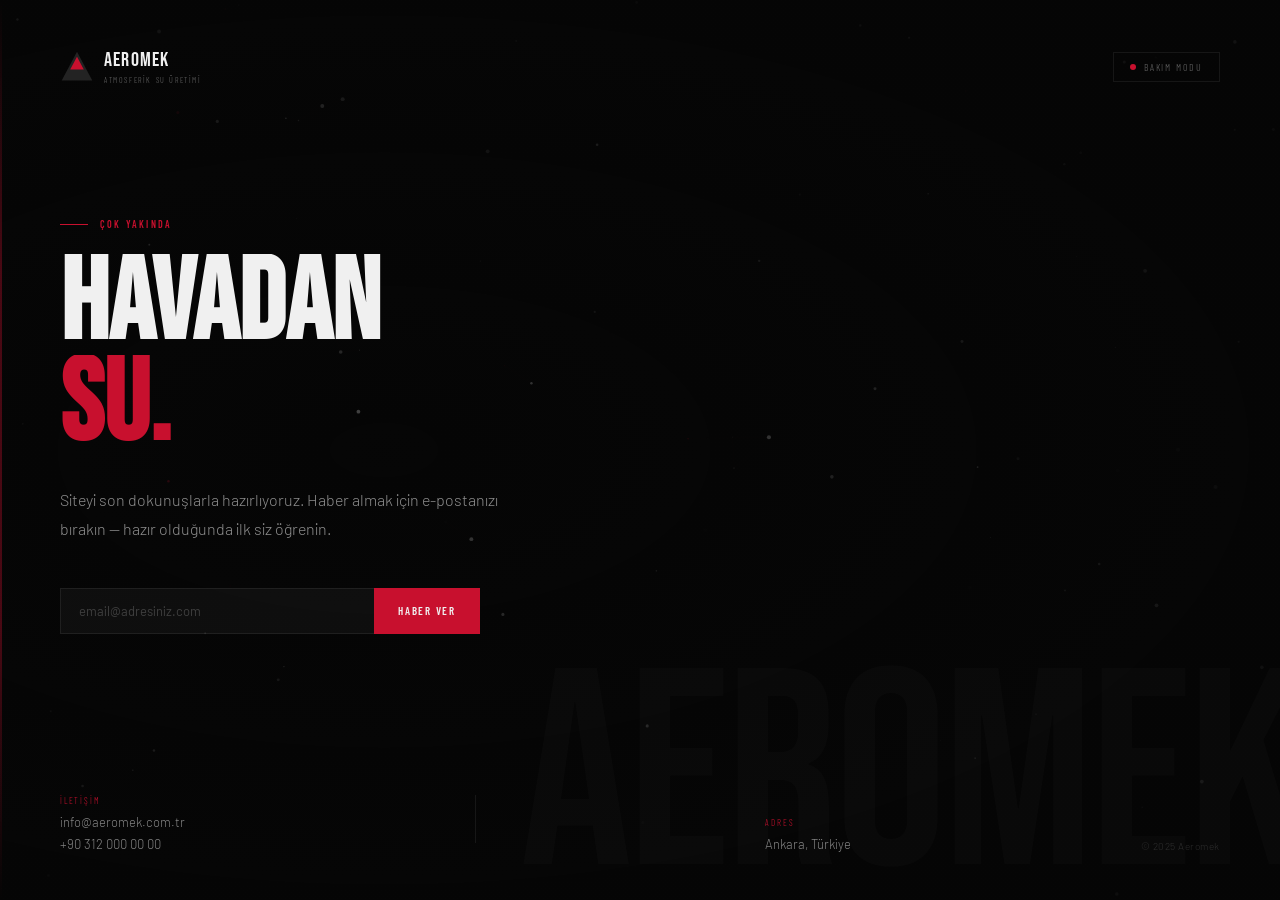
==== index.html @ 682a17c7 "Rename inde .html to index.html" ====
<!DOCTYPE html>
<html lang="tr">
<head>
<meta charset="UTF-8">
<meta name="viewport" content="width=device-width, initial-scale=1.0">
<title>Aeromek | Çok Yakında</title>
<link href="https://fonts.googleapis.com/css2?family=Bebas+Neue&family=Barlow:wght@300;400&family=Barlow+Condensed:wght@600;700&display=swap" rel="stylesheet">
<style>
*,*::before,*::after{box-sizing:border-box;margin:0;padding:0}
:root{--red:#C8102E;--black:#060606;--white:#F0F0F0;--grey:#666;--border:rgba(255,255,255,0.07)}
html,body{height:100%}
body{background:var(--black);color:var(--white);font-family:'Barlow',sans-serif;font-weight:300;overflow:hidden}

canvas{position:fixed;inset:0;width:100%;height:100%}

.veil{
  position:fixed;inset:0;
  background:radial-gradient(ellipse at 30% 50%, rgba(6,6,6,0.3) 0%, rgba(6,6,6,0.85) 70%);
}

.wrap{
  position:fixed;inset:0;
  display:flex;flex-direction:column;
  justify-content:space-between;
  padding:48px 60px;
}

/* TOP */
.top{display:flex;align-items:center;justify-content:space-between}
.logo{display:flex;align-items:center;gap:10px}
.logo-name{font-family:'Bebas Neue',sans-serif;font-size:20px;letter-spacing:.06em;color:var(--white)}
.logo-tag{font-family:'Barlow Condensed',sans-serif;font-size:8px;letter-spacing:.2em;color:var(--grey);text-transform:uppercase;margin-top:3px}
.status-pill{
  display:flex;align-items:center;gap:8px;
  border:1px solid var(--border);
  padding:8px 16px;
  font-family:'Barlow Condensed',sans-serif;font-size:10px;letter-spacing:.18em;color:var(--grey);text-transform:uppercase
}
.pulse{width:6px;height:6px;border-radius:50%;background:var(--red);animation:pulse 2s ease infinite}
@keyframes pulse{0%,100%{opacity:1;transform:scale(1)}50%{opacity:.4;transform:scale(.7)}}

/* MIDDLE */
.mid{max-width:780px}
.eyebrow{display:flex;align-items:center;gap:12px;margin-bottom:24px}
.eline{width:28px;height:1px;background:var(--red)}
.etxt{font-family:'Barlow Condensed',sans-serif;font-size:10px;letter-spacing:.22em;color:var(--red);text-transform:uppercase;font-weight:600}

h1{
  font-family:'Bebas Neue',sans-serif;
  font-size:clamp(64px,9vw,120px);
  line-height:.88;
  margin-bottom:28px;
  overflow:hidden;
}
.line{display:block;overflow:hidden}
.li{display:block;transform:translateY(110%);animation:slideUp .9s cubic-bezier(.16,1,.3,1) forwards}
.li:nth-child(1){animation-delay:.2s}
.li:nth-child(2){animation-delay:.36s}
.accent{color:var(--red)}

.desc{
  font-size:16px;color:rgba(255,255,255,0.55);
  max-width:440px;line-height:1.85;
  opacity:0;animation:fadeUp .7s ease .7s forwards
}

/* NOTIFY */
.notify{
  margin-top:44px;
  display:flex;gap:0;max-width:420px;
  opacity:0;animation:fadeUp .7s ease .9s forwards
}
.notify input{
  flex:1;background:rgba(255,255,255,.04);border:1px solid var(--border);
  border-right:none;color:var(--white);padding:14px 18px;
  font-family:'Barlow',sans-serif;font-size:13px;outline:none;
  transition:border-color .2s
}
.notify input:focus{border-color:rgba(200,16,46,.5)}
.notify input::placeholder{color:rgba(255,255,255,.2)}
.notify button{
  background:var(--red);color:var(--white);border:none;
  padding:14px 24px;cursor:pointer;
  font-family:'Barlow Condensed',sans-serif;font-weight:600;
  font-size:11px;letter-spacing:.16em;text-transform:uppercase;
  transition:background .2s;white-space:nowrap;flex-shrink:0
}
.notify button:hover{background:#9B0D23}
#notifyMsg{
  margin-top:10px;font-size:12px;color:rgba(255,255,255,.35);
  font-family:'Barlow Condensed',sans-serif;letter-spacing:.08em;
  min-height:18px;
}

/* BOTTOM */
.bot{
  display:flex;align-items:flex-end;justify-content:space-between;
  opacity:0;animation:fadeUp .7s ease 1.1s forwards
}
.contact-row{display:flex;flex-direction:column;gap:6px}
.cl{font-family:'Barlow Condensed',sans-serif;font-size:9px;letter-spacing:.2em;color:var(--red);text-transform:uppercase;margin-bottom:2px}
.cv{font-size:13px;color:rgba(255,255,255,.5)}
.divider{width:1px;height:48px;background:var(--border);align-self:stretch}
.copy{font-size:10px;color:rgba(255,255,255,.15);letter-spacing:.05em}

/* BIG BG TEXT */
.bg-text{
  position:fixed;right:-20px;bottom:-20px;
  font-family:'Bebas Neue',sans-serif;
  font-size:clamp(160px,22vw,280px);
  color:rgba(255,255,255,.018);
  line-height:1;letter-spacing:-4px;
  user-select:none;pointer-events:none;
  white-space:nowrap;
}

/* VERTICAL LINE LEFT */
.v-line{
  position:fixed;left:0;top:0;bottom:0;width:2px;
  background:linear-gradient(to bottom, transparent 0%, var(--red) 30%, var(--red) 70%, transparent 100%);
  opacity:.35;
}

@keyframes slideUp{to{transform:translateY(0)}}
@keyframes fadeUp{from{opacity:0;transform:translateY(12px)}to{opacity:1;transform:none}}

/* MOBILE */
@media(max-width:600px){
  .wrap{padding:28px 24px}
  .status-pill{display:none}
  .bot{flex-direction:column;align-items:flex-start;gap:20px}
  .divider{display:none}
  .notify{max-width:100%}
  h1{font-size:clamp(52px,14vw,80px)}
}
</style>
</head>
<body>

<canvas id="c"></canvas>
<div class="veil"></div>
<div class="bg-text">AEROMEK</div>
<div class="v-line"></div>

<div class="wrap">

  <!-- TOP -->
  <div class="top">
    <div class="logo">
      <svg width="34" height="34" viewBox="0 0 40 40" fill="none">
        <polygon points="20,2 38,36 2,36" fill="#232323"/>
        <polygon points="20,8 28,23 12,23" fill="#C8102E"/>
      </svg>
      <div>
        <div class="logo-name">aeromek</div>
        <div class="logo-tag">Atmosferik Su Üretimi</div>
      </div>
    </div>
    <div class="status-pill">
      <div class="pulse"></div>
      Bakım Modu
    </div>
  </div>

  <!-- MIDDLE -->
  <div class="mid">
    <div class="eyebrow">
      <div class="eline"></div>
      <span class="etxt">Çok Yakında</span>
    </div>
    <h1>
      <span class="line"><span class="li">HAVADAN</span></span>
      <span class="line"><span class="li"><span class="accent">SU.</span></span></span>
    </h1>
    <p class="desc">Siteyi son dokunuşlarla hazırlıyoruz. Haber almak için e-postanızı bırakın — hazır olduğunda ilk siz öğrenin.</p>

    <div class="notify">
      <input id="emailInput" type="email" placeholder="email@adresiniz.com">
      <button onclick="submitNotify()">Haber Ver</button>
    </div>
    <div id="notifyMsg"></div>
  </div>

  <!-- BOTTOM -->
  <div class="bot">
    <div class="contact-row">
      <div class="cl">İletişim</div>
      <div class="cv">info@aeromek.com.tr</div>
      <div class="cv">+90 312 000 00 00</div>
    </div>
    <div class="divider"></div>
    <div class="contact-row">
      <div class="cl">Adres</div>
      <div class="cv">Ankara, Türkiye</div>
    </div>
    <div class="copy">© 2025 Aeromek</div>
  </div>

</div>

<script>
/* CANVAS PARTICLES */
const cv=document.getElementById('c');
const cx=cv.getContext('2d');
function resize(){cv.width=innerWidth;cv.height=innerHeight}
resize();
window.addEventListener('resize',resize);

const pts=[];
for(let i=0;i<90;i++){
  pts.push({
    x:Math.random()*cv.width,y:Math.random()*cv.height,
    vx:(Math.random()-.5)*.35,vy:(Math.random()-.5)*.35,
    r:Math.random()*1.8+.3,
    a:Math.random()*.32+.05,
    red:Math.random()>.9,
    ph:Math.random()*Math.PI*2
  });
}
function draw(){
  cx.clearRect(0,0,cv.width,cv.height);
  for(let i=0;i<pts.length;i++){
    for(let j=i+1;j<pts.length;j++){
      const dx=pts[i].x-pts[j].x,dy=pts[i].y-pts[j].y,d=Math.sqrt(dx*dx+dy*dy);
      if(d<80){cx.beginPath();cx.moveTo(pts[i].x,pts[i].y);cx.lineTo(pts[j].x,pts[j].y);cx.strokeStyle=`rgba(200,16,46,${(1-d/80)*.04})`;cx.lineWidth=.5;cx.stroke()}
    }
  }
  pts.forEach(p=>{
    p.x+=p.vx;p.y+=p.vy;p.ph+=.016;
    if(p.x<0||p.x>cv.width)p.vx*=-1;
    if(p.y<0||p.y>cv.height)p.vy*=-1;
    const a=Math.max(0,p.a+Math.sin(p.ph)*.1);
    cx.beginPath();cx.arc(p.x,p.y,p.r,0,Math.PI*2);
    cx.fillStyle=p.red?`rgba(200,16,46,${a})`:`rgba(255,255,255,${a})`;cx.fill();
  });
  requestAnimationFrame(draw);
}
draw();

/* NOTIFY */
function submitNotify(){
  const inp=document.getElementById('emailInput');
  const msg=document.getElementById('notifyMsg');
  const val=inp.value.trim();
  if(!val||!val.includes('@')){msg.style.color='rgba(200,16,46,.7)';msg.textContent='Geçerli bir e-posta adresi girin.';return}
  inp.disabled=true;
  document.querySelector('.notify button').disabled=true;
  document.querySelector('.notify button').textContent='✓ Kaydedildi';
  document.querySelector('.notify button').style.background='#1a6035';
  msg.style.color='rgba(255,255,255,.35)';
  msg.textContent='Hazır olduğunda size haber vereceğiz.';
}
document.getElementById('emailInput').addEventListener('keydown',e=>{if(e.key==='Enter')submitNotify()});
</script>
</body>
</html>
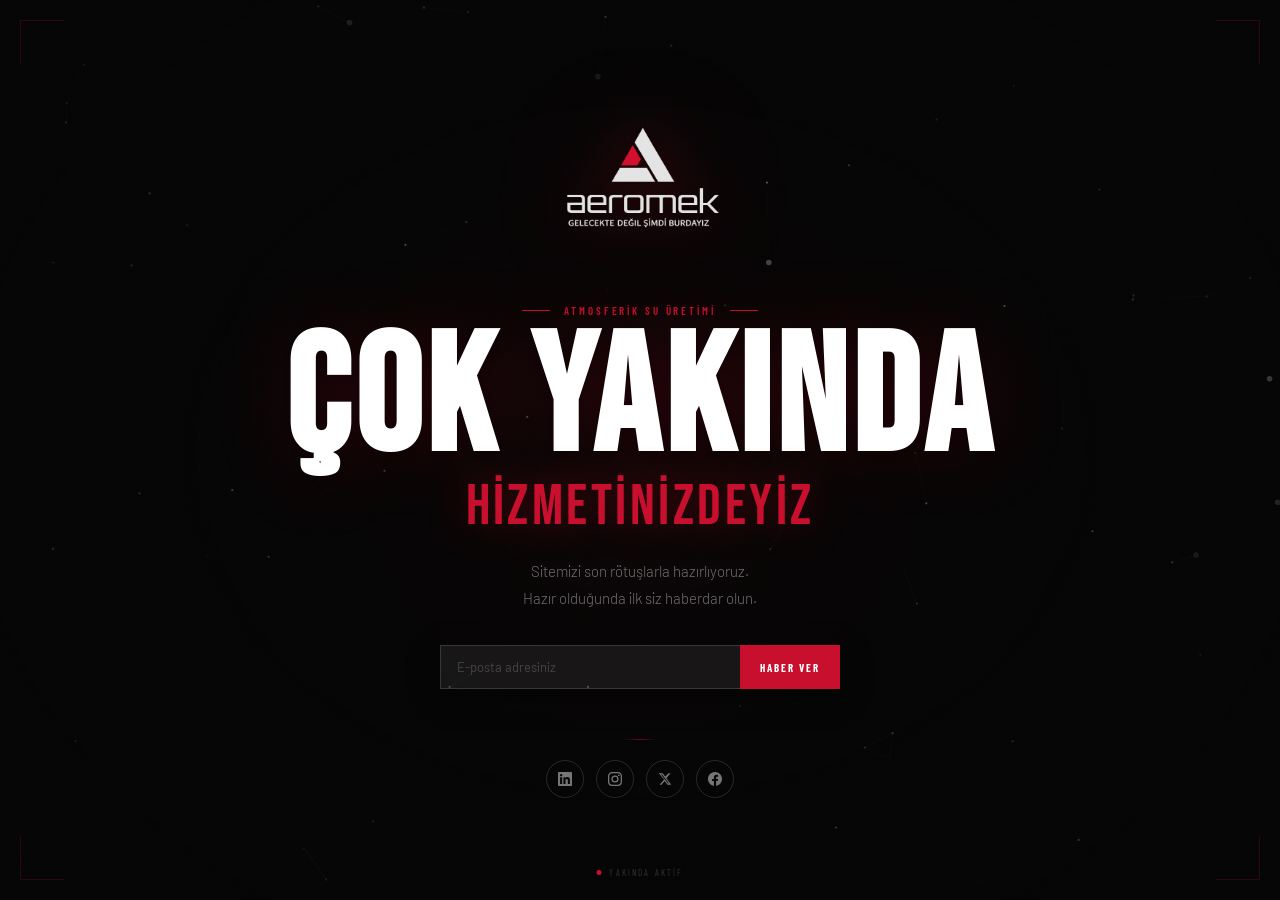
==== commit 54e25b7f: "Update index.html" ====
--- a/index.html
+++ b/index.html
@@ -4,134 +4,174 @@
 <meta charset="UTF-8">
 <meta name="viewport" content="width=device-width, initial-scale=1.0">
 <title>Aeromek | Çok Yakında</title>
-<link href="https://fonts.googleapis.com/css2?family=Bebas+Neue&family=Barlow:wght@300;400&family=Barlow+Condensed:wght@600;700&display=swap" rel="stylesheet">
+<link href="https://fonts.googleapis.com/css2?family=Bebas+Neue&family=Barlow:wght@300;400&family=Barlow+Condensed:wght@300;400;600;700&display=swap" rel="stylesheet">
 <style>
 *,*::before,*::after{box-sizing:border-box;margin:0;padding:0}
-:root{--red:#C8102E;--black:#060606;--white:#F0F0F0;--grey:#666;--border:rgba(255,255,255,0.07)}
-html,body{height:100%}
-body{background:var(--black);color:var(--white);font-family:'Barlow',sans-serif;font-weight:300;overflow:hidden}
+html,body{height:100%;overflow:hidden}
+body{background:#060606;color:#f0f0f0;font-family:'Barlow',sans-serif}
 
 canvas{position:fixed;inset:0;width:100%;height:100%}
 
-.veil{
-  position:fixed;inset:0;
-  background:radial-gradient(ellipse at 30% 50%, rgba(6,6,6,0.3) 0%, rgba(6,6,6,0.85) 70%);
-}
-
-.wrap{
+.veil{position:fixed;inset:0;background:radial-gradient(ellipse 75% 85% at 50% 50%,rgba(6,6,6,0) 0%,rgba(6,6,6,.72) 100%)}
+
+.page{
   position:fixed;inset:0;
   display:flex;flex-direction:column;
-  justify-content:space-between;
-  padding:48px 60px;
-}
-
-/* TOP */
-.top{display:flex;align-items:center;justify-content:space-between}
-.logo{display:flex;align-items:center;gap:10px}
-.logo-name{font-family:'Bebas Neue',sans-serif;font-size:20px;letter-spacing:.06em;color:var(--white)}
-.logo-tag{font-family:'Barlow Condensed',sans-serif;font-size:8px;letter-spacing:.2em;color:var(--grey);text-transform:uppercase;margin-top:3px}
-.status-pill{
+  align-items:center;justify-content:center;
+  padding:32px 24px;
+  text-align:center;
+}
+
+/* ── LOGO ── */
+.logo-wrap{
+  margin-bottom:28px;
+  opacity:0;animation:fadeUp .8s ease .1s forwards;
+}
+.logo-wrap img{
+  width:clamp(180px,20vw,260px);
+  height:auto;
+  filter:
+    drop-shadow(0 0 28px rgba(200,16,46,.35))
+    drop-shadow(0 0 60px rgba(200,16,46,.15))
+    drop-shadow(0 2px 8px rgba(0,0,0,.8));
+}
+
+/* ── EYEBROW ── */
+.eyebrow{
+  display:flex;align-items:center;gap:14px;
+  margin-bottom:14px;
+  opacity:0;animation:fadeUp .7s ease .3s forwards;
+}
+.e-line{width:28px;height:1px;background:#C8102E;flex-shrink:0}
+.e-txt{font-family:'Barlow Condensed',sans-serif;font-size:11px;letter-spacing:.26em;color:#C8102E;text-transform:uppercase;font-weight:600}
+
+/* ── MAIN HEADING ── */
+.main-title{
+  font-family:'Bebas Neue',sans-serif;
+  font-size:clamp(80px,13vw,172px);
+  line-height:.85;
+  letter-spacing:.03em;
+  color:#FFFFFF;
+  margin-bottom:6px;
+  text-shadow:0 0 80px rgba(200,16,46,.2), 0 4px 20px rgba(0,0,0,.6);
+  opacity:0;animation:fadeUp .9s cubic-bezier(.16,1,.3,1) .4s forwards;
+}
+
+.sub-title{
+  font-family:'Bebas Neue',sans-serif;
+  font-size:clamp(26px,4.5vw,58px);
+  line-height:1;
+  color:#C8102E;
+  letter-spacing:.06em;
+  margin-bottom:22px;
+  text-shadow:0 0 40px rgba(200,16,46,.4);
+  opacity:0;animation:fadeUp .8s ease .55s forwards;
+}
+
+/* ── DESCRIPTION ── */
+.desc{
+  font-size:clamp(13px,1.5vw,15px);
+  color:rgba(255,255,255,.42);
+  line-height:1.85;
+  max-width:420px;
+  margin-bottom:32px;
+  font-weight:300;
+  opacity:0;animation:fadeUp .7s ease .7s forwards;
+}
+
+/* ── EMAIL FORM ── */
+.notify-wrap{
+  display:flex;gap:0;
+  max-width:400px;width:100%;
+  margin-bottom:12px;
+  opacity:0;animation:fadeUp .7s ease .85s forwards;
+  box-shadow:0 8px 32px rgba(0,0,0,.4);
+}
+.notify-input{
+  flex:1;min-width:0;
+  background:rgba(255,255,255,.07);
+  border:1px solid rgba(255,255,255,.14);
+  border-right:none;
+  color:#f0f0f0;
+  padding:13px 16px;
+  font-family:'Barlow',sans-serif;font-size:13px;
+  outline:none;transition:border-color .2s;
+}
+.notify-input:focus{border-color:rgba(200,16,46,.5)}
+.notify-input::placeholder{color:rgba(255,255,255,.2)}
+.notify-btn{
+  background:#C8102E;color:#fff;border:none;
+  padding:13px 20px;
+  font-family:'Barlow Condensed',sans-serif;font-weight:700;font-size:11px;
+  letter-spacing:.18em;text-transform:uppercase;
+  cursor:pointer;transition:background .2s;white-space:nowrap;flex-shrink:0;
+}
+.notify-btn:hover{background:#9B0D23}
+.notify-msg{
+  font-size:11px;color:rgba(255,255,255,.3);
+  font-family:'Barlow Condensed',sans-serif;letter-spacing:.1em;
+  min-height:18px;margin-bottom:20px;
+  opacity:0;transition:opacity .4s;
+}
+
+/* ── DIVIDER ── */
+.divider{
+  width:36px;height:1px;
+  background:linear-gradient(to right,transparent,rgba(200,16,46,.5),transparent);
+  margin-bottom:20px;
+  opacity:0;animation:fadeIn .6s ease 1s forwards;
+}
+
+/* ── SOCIAL ── */
+.social{
+  display:flex;gap:12px;
+  opacity:0;animation:fadeUp .6s ease 1.05s forwards;
+}
+.s-btn{
+  width:38px;height:38px;
+  border:1px solid rgba(255,255,255,.14);
+  border-radius:50%;
+  display:flex;align-items:center;justify-content:center;
+  cursor:pointer;transition:border-color .25s,background .25s,transform .2s;
+  text-decoration:none;
+}
+.s-btn:hover{border-color:rgba(200,16,46,.6);background:rgba(200,16,46,.1);transform:translateY(-2px)}
+.s-btn svg{width:14px;height:14px;fill:rgba(255,255,255,.45);transition:fill .2s}
+.s-btn:hover svg{fill:rgba(255,255,255,.9)}
+
+/* ── CORNERS ── */
+.c{position:fixed;width:44px;height:44px;opacity:.2}
+.c-tl{top:20px;left:20px;border-top:1px solid #C8102E;border-left:1px solid #C8102E}
+.c-tr{top:20px;right:20px;border-top:1px solid #C8102E;border-right:1px solid #C8102E}
+.c-bl{bottom:20px;left:20px;border-bottom:1px solid #C8102E;border-left:1px solid #C8102E}
+.c-br{bottom:20px;right:20px;border-bottom:1px solid #C8102E;border-right:1px solid #C8102E}
+
+/* ── STATUS ── */
+.status{
+  position:fixed;bottom:22px;left:50%;transform:translateX(-50%);
   display:flex;align-items:center;gap:8px;
-  border:1px solid var(--border);
-  padding:8px 16px;
-  font-family:'Barlow Condensed',sans-serif;font-size:10px;letter-spacing:.18em;color:var(--grey);text-transform:uppercase
-}
-.pulse{width:6px;height:6px;border-radius:50%;background:var(--red);animation:pulse 2s ease infinite}
-@keyframes pulse{0%,100%{opacity:1;transform:scale(1)}50%{opacity:.4;transform:scale(.7)}}
-
-/* MIDDLE */
-.mid{max-width:780px}
-.eyebrow{display:flex;align-items:center;gap:12px;margin-bottom:24px}
-.eline{width:28px;height:1px;background:var(--red)}
-.etxt{font-family:'Barlow Condensed',sans-serif;font-size:10px;letter-spacing:.22em;color:var(--red);text-transform:uppercase;font-weight:600}
-
-h1{
-  font-family:'Bebas Neue',sans-serif;
-  font-size:clamp(64px,9vw,120px);
-  line-height:.88;
-  margin-bottom:28px;
-  overflow:hidden;
-}
-.line{display:block;overflow:hidden}
-.li{display:block;transform:translateY(110%);animation:slideUp .9s cubic-bezier(.16,1,.3,1) forwards}
-.li:nth-child(1){animation-delay:.2s}
-.li:nth-child(2){animation-delay:.36s}
-.accent{color:var(--red)}
-
-.desc{
-  font-size:16px;color:rgba(255,255,255,0.55);
-  max-width:440px;line-height:1.85;
-  opacity:0;animation:fadeUp .7s ease .7s forwards
-}
-
-/* NOTIFY */
-.notify{
-  margin-top:44px;
-  display:flex;gap:0;max-width:420px;
-  opacity:0;animation:fadeUp .7s ease .9s forwards
-}
-.notify input{
-  flex:1;background:rgba(255,255,255,.04);border:1px solid var(--border);
-  border-right:none;color:var(--white);padding:14px 18px;
-  font-family:'Barlow',sans-serif;font-size:13px;outline:none;
-  transition:border-color .2s
-}
-.notify input:focus{border-color:rgba(200,16,46,.5)}
-.notify input::placeholder{color:rgba(255,255,255,.2)}
-.notify button{
-  background:var(--red);color:var(--white);border:none;
-  padding:14px 24px;cursor:pointer;
-  font-family:'Barlow Condensed',sans-serif;font-weight:600;
-  font-size:11px;letter-spacing:.16em;text-transform:uppercase;
-  transition:background .2s;white-space:nowrap;flex-shrink:0
-}
-.notify button:hover{background:#9B0D23}
-#notifyMsg{
-  margin-top:10px;font-size:12px;color:rgba(255,255,255,.35);
-  font-family:'Barlow Condensed',sans-serif;letter-spacing:.08em;
-  min-height:18px;
-}
-
-/* BOTTOM */
-.bot{
-  display:flex;align-items:flex-end;justify-content:space-between;
-  opacity:0;animation:fadeUp .7s ease 1.1s forwards
-}
-.contact-row{display:flex;flex-direction:column;gap:6px}
-.cl{font-family:'Barlow Condensed',sans-serif;font-size:9px;letter-spacing:.2em;color:var(--red);text-transform:uppercase;margin-bottom:2px}
-.cv{font-size:13px;color:rgba(255,255,255,.5)}
-.divider{width:1px;height:48px;background:var(--border);align-self:stretch}
-.copy{font-size:10px;color:rgba(255,255,255,.15);letter-spacing:.05em}
-
-/* BIG BG TEXT */
-.bg-text{
-  position:fixed;right:-20px;bottom:-20px;
-  font-family:'Bebas Neue',sans-serif;
-  font-size:clamp(160px,22vw,280px);
-  color:rgba(255,255,255,.018);
-  line-height:1;letter-spacing:-4px;
-  user-select:none;pointer-events:none;
-  white-space:nowrap;
-}
-
-/* VERTICAL LINE LEFT */
-.v-line{
-  position:fixed;left:0;top:0;bottom:0;width:2px;
-  background:linear-gradient(to bottom, transparent 0%, var(--red) 30%, var(--red) 70%, transparent 100%);
-  opacity:.35;
-}
-
-@keyframes slideUp{to{transform:translateY(0)}}
-@keyframes fadeUp{from{opacity:0;transform:translateY(12px)}to{opacity:1;transform:none}}
-
-/* MOBILE */
-@media(max-width:600px){
-  .wrap{padding:28px 24px}
-  .status-pill{display:none}
-  .bot{flex-direction:column;align-items:flex-start;gap:20px}
-  .divider{display:none}
-  .notify{max-width:100%}
-  h1{font-size:clamp(52px,14vw,80px)}
+  font-family:'Barlow Condensed',sans-serif;font-size:9px;
+  letter-spacing:.24em;color:rgba(255,255,255,.18);text-transform:uppercase;
+  opacity:0;animation:fadeIn .6s ease 1.2s forwards;white-space:nowrap;
+}
+.pulse{width:5px;height:5px;border-radius:50%;background:#C8102E;animation:pulse 2s ease infinite;flex-shrink:0}
+
+/* ── KEYFRAMES ── */
+@keyframes fadeUp{from{opacity:0;transform:translateY(18px)}to{opacity:1;transform:none}}
+@keyframes fadeIn{to{opacity:1}}
+@keyframes pulse{0%,100%{opacity:1;transform:scale(1)}50%{opacity:.3;transform:scale(.6)}}
+
+/* ── RESPONSIVE ── */
+@media(max-height:680px){
+  .logo-wrap{margin-bottom:16px}
+  .logo-wrap img{width:clamp(130px,14vw,180px)}
+  .main-title{font-size:clamp(64px,10vw,120px)}
+  .desc{display:none}
+  .notify-wrap{margin-bottom:8px}
+}
+@media(max-width:420px){
+  .desc{display:none}
+  .main-title{font-size:clamp(72px,18vw,120px)}
 }
 </style>
 </head>
@@ -139,118 +179,111 @@
 
 <canvas id="c"></canvas>
 <div class="veil"></div>
-<div class="bg-text">AEROMEK</div>
-<div class="v-line"></div>
-
-<div class="wrap">
-
-  <!-- TOP -->
-  <div class="top">
-    <div class="logo">
-      <svg width="34" height="34" viewBox="0 0 40 40" fill="none">
-        <polygon points="20,2 38,36 2,36" fill="#232323"/>
-        <polygon points="20,8 28,23 12,23" fill="#C8102E"/>
-      </svg>
-      <div>
-        <div class="logo-name">aeromek</div>
-        <div class="logo-tag">Atmosferik Su Üretimi</div>
-      </div>
-    </div>
-    <div class="status-pill">
-      <div class="pulse"></div>
-      Bakım Modu
-    </div>
-  </div>
-
-  <!-- MIDDLE -->
-  <div class="mid">
-    <div class="eyebrow">
-      <div class="eline"></div>
-      <span class="etxt">Çok Yakında</span>
-    </div>
-    <h1>
-      <span class="line"><span class="li">HAVADAN</span></span>
-      <span class="line"><span class="li"><span class="accent">SU.</span></span></span>
-    </h1>
-    <p class="desc">Siteyi son dokunuşlarla hazırlıyoruz. Haber almak için e-postanızı bırakın — hazır olduğunda ilk siz öğrenin.</p>
-
-    <div class="notify">
-      <input id="emailInput" type="email" placeholder="email@adresiniz.com">
-      <button onclick="submitNotify()">Haber Ver</button>
-    </div>
-    <div id="notifyMsg"></div>
-  </div>
-
-  <!-- BOTTOM -->
-  <div class="bot">
-    <div class="contact-row">
-      <div class="cl">İletişim</div>
-      <div class="cv">info@aeromek.com.tr</div>
-      <div class="cv">+90 312 000 00 00</div>
-    </div>
-    <div class="divider"></div>
-    <div class="contact-row">
-      <div class="cl">Adres</div>
-      <div class="cv">Ankara, Türkiye</div>
-    </div>
-    <div class="copy">© 2025 Aeromek</div>
+
+<div class="c c-tl"></div><div class="c c-tr"></div>
+<div class="c c-bl"></div><div class="c c-br"></div>
+
+<div class="page">
+
+  <div class="logo-wrap">
+    <img src="[data-uri]" alt="Aeromek">
+  </div>
+
+  <div class="eyebrow">
+    <div class="e-line"></div>
+    <span class="e-txt">Atmosferik Su Üretimi</span>
+    <div class="e-line"></div>
+  </div>
+
+  <h1 class="main-title">ÇOK YAKINDA</h1>
+  <div class="sub-title">Hizmetinizdeyiz</div>
+
+  <p class="desc">Sitemizi son rötuşlarla hazırlıyoruz.<br>Hazır olduğunda ilk siz haberdar olun.</p>
+
+  <div class="notify-wrap">
+    <input id="emailInput" class="notify-input" type="email" placeholder="E-posta adresiniz">
+    <button class="notify-btn" onclick="handleNotify()">Haber Ver</button>
+  </div>
+  <div class="notify-msg" id="notifyMsg"></div>
+
+  <div class="divider"></div>
+
+  <div class="social">
+    <a class="s-btn" href="#" title="LinkedIn">
+      <svg viewBox="0 0 24 24"><path d="M20.447 20.452h-3.554v-5.569c0-1.328-.027-3.037-1.852-3.037-1.853 0-2.136 1.445-2.136 2.939v5.667H9.351V9h3.414v1.561h.046c.477-.9 1.637-1.85 3.37-1.85 3.601 0 4.267 2.37 4.267 5.455v6.286zM5.337 7.433a2.062 2.062 0 01-2.063-2.065 2.064 2.064 0 112.063 2.065zm1.782 13.019H3.555V9h3.564v11.452zM22.225 0H1.771C.792 0 0 .774 0 1.729v20.542C0 23.227.792 24 1.771 24h20.451C23.2 24 24 23.227 24 22.271V1.729C24 .774 23.2 0 22.222 0h.003z"/></svg>
+    </a>
+    <a class="s-btn" href="#" title="Instagram">
+      <svg viewBox="0 0 24 24"><path d="M12 2.163c3.204 0 3.584.012 4.85.07 3.252.148 4.771 1.691 4.919 4.919.058 1.265.069 1.645.069 4.849 0 3.205-.012 3.584-.069 4.849-.149 3.225-1.664 4.771-4.919 4.919-1.266.058-1.644.07-4.85.07-3.204 0-3.584-.012-4.849-.07-3.26-.149-4.771-1.699-4.919-4.92-.058-1.265-.07-1.644-.07-4.849 0-3.204.013-3.583.07-4.849.149-3.227 1.664-4.771 4.919-4.919 1.266-.057 1.645-.069 4.849-.069zM12 0C8.741 0 8.333.014 7.053.072 2.695.272.273 2.69.073 7.052.014 8.333 0 8.741 0 12c0 3.259.014 3.668.072 4.948.2 4.358 2.618 6.78 6.98 6.98C8.333 23.986 8.741 24 12 24c3.259 0 3.668-.014 4.948-.072 4.354-.2 6.782-2.618 6.979-6.98.059-1.28.073-1.689.073-4.948 0-3.259-.014-3.667-.072-4.947-.196-4.354-2.617-6.78-6.979-6.98C15.668.014 15.259 0 12 0zm0 5.838a6.162 6.162 0 100 12.324 6.162 6.162 0 000-12.324zM12 16a4 4 0 110-8 4 4 0 010 8zm6.406-11.845a1.44 1.44 0 100 2.881 1.44 1.44 0 000-2.881z"/></svg>
+    </a>
+    <a class="s-btn" href="#" title="X">
+      <svg viewBox="0 0 24 24"><path d="M18.244 2.25h3.308l-7.227 8.26 8.502 11.24H16.17l-4.714-6.231-5.401 6.231H2.748l7.73-8.835L1.254 2.25H8.08l4.261 5.634 5.903-5.634zm-1.161 17.52h1.833L7.084 4.126H5.117z"/></svg>
+    </a>
+    <a class="s-btn" href="#" title="Facebook">
+      <svg viewBox="0 0 24 24"><path d="M24 12.073c0-6.627-5.373-12-12-12s-12 5.373-12 12c0 5.99 4.388 10.954 10.125 11.854v-8.385H7.078v-3.47h3.047V9.43c0-3.007 1.792-4.669 4.533-4.669 1.312 0 2.686.235 2.686.235v2.953H15.83c-1.491 0-1.956.925-1.956 1.874v2.25h3.328l-.532 3.47h-2.796v8.385C19.612 23.027 24 18.062 24 12.073z"/></svg>
+    </a>
   </div>
 
 </div>
 
+<div class="status"><div class="pulse"></div>Yakında Aktif</div>
+
 <script>
-/* CANVAS PARTICLES */
-const cv=document.getElementById('c');
-const cx=cv.getContext('2d');
-function resize(){cv.width=innerWidth;cv.height=innerHeight}
-resize();
-window.addEventListener('resize',resize);
-
-const pts=[];
-for(let i=0;i<90;i++){
-  pts.push({
-    x:Math.random()*cv.width,y:Math.random()*cv.height,
-    vx:(Math.random()-.5)*.35,vy:(Math.random()-.5)*.35,
-    r:Math.random()*1.8+.3,
-    a:Math.random()*.32+.05,
-    red:Math.random()>.9,
-    ph:Math.random()*Math.PI*2
-  });
-}
+const cv=document.getElementById('c'),ctx=cv.getContext('2d');
+let W,H,nodes=[];
+function resize(){W=cv.width=innerWidth;H=cv.height=innerHeight}
+function initNodes(){
+  nodes=[];
+  const n=Math.floor((W*H)/16000);
+  for(let i=0;i<n;i++)nodes.push({
+    x:Math.random()*W,y:Math.random()*H,
+    vx:(Math.random()-.5)*.22,vy:(Math.random()-.5)*.22,
+    r:Math.random()<.12?2.8:1.1,
+    red:Math.random()<.09,
+    ph:Math.random()*Math.PI*2,
+    a:Math.random()*.3+.05
+  })
+}
+resize();initNodes();
+window.addEventListener('resize',()=>{resize();initNodes()});
+
 function draw(){
-  cx.clearRect(0,0,cv.width,cv.height);
-  for(let i=0;i<pts.length;i++){
-    for(let j=i+1;j<pts.length;j++){
-      const dx=pts[i].x-pts[j].x,dy=pts[i].y-pts[j].y,d=Math.sqrt(dx*dx+dy*dy);
-      if(d<80){cx.beginPath();cx.moveTo(pts[i].x,pts[i].y);cx.lineTo(pts[j].x,pts[j].y);cx.strokeStyle=`rgba(200,16,46,${(1-d/80)*.04})`;cx.lineWidth=.5;cx.stroke()}
+  ctx.clearRect(0,0,W,H);
+  /* Radial red glow center */
+  const g=ctx.createRadialGradient(W*.5,H*.5,0,W*.5,H*.5,Math.min(W,H)*.55);
+  g.addColorStop(0,'rgba(200,16,46,0.05)');g.addColorStop(1,'rgba(0,0,0,0)');
+  ctx.fillStyle=g;ctx.fillRect(0,0,W,H);
+  /* Connections */
+  for(let i=0;i<nodes.length;i++)for(let j=i+1;j<nodes.length;j++){
+    const dx=nodes[i].x-nodes[j].x,dy=nodes[i].y-nodes[j].y,d=Math.sqrt(dx*dx+dy*dy);
+    if(d<110){
+      const a=(1-d/110)*.08,isR=nodes[i].red||nodes[j].red;
+      ctx.strokeStyle=isR?`rgba(200,16,46,${a*1.6})`:`rgba(255,255,255,${a})`;
+      ctx.lineWidth=.5;ctx.beginPath();ctx.moveTo(nodes[i].x,nodes[i].y);ctx.lineTo(nodes[j].x,nodes[j].y);ctx.stroke();
     }
   }
-  pts.forEach(p=>{
-    p.x+=p.vx;p.y+=p.vy;p.ph+=.016;
-    if(p.x<0||p.x>cv.width)p.vx*=-1;
-    if(p.y<0||p.y>cv.height)p.vy*=-1;
-    const a=Math.max(0,p.a+Math.sin(p.ph)*.1);
-    cx.beginPath();cx.arc(p.x,p.y,p.r,0,Math.PI*2);
-    cx.fillStyle=p.red?`rgba(200,16,46,${a})`:`rgba(255,255,255,${a})`;cx.fill();
+  /* Dots */
+  nodes.forEach(n=>{
+    n.x+=n.vx;n.y+=n.vy;n.ph+=.018;
+    if(n.x<0||n.x>W)n.vx*=-1;if(n.y<0||n.y>H)n.vy*=-1;
+    const a=Math.max(0,n.a+Math.sin(n.ph)*.12);
+    ctx.beginPath();ctx.arc(n.x,n.y,n.r,0,Math.PI*2);
+    ctx.fillStyle=n.red?`rgba(200,16,46,${a})`:`rgba(255,255,255,${a})`;ctx.fill();
+    if(n.red&&n.r>2){ctx.beginPath();ctx.arc(n.x,n.y,n.r*4,0,Math.PI*2);ctx.fillStyle=`rgba(200,16,46,${a*.12})`;ctx.fill()}
   });
   requestAnimationFrame(draw);
 }
 draw();
 
-/* NOTIFY */
-function submitNotify(){
-  const inp=document.getElementById('emailInput');
-  const msg=document.getElementById('notifyMsg');
-  const val=inp.value.trim();
-  if(!val||!val.includes('@')){msg.style.color='rgba(200,16,46,.7)';msg.textContent='Geçerli bir e-posta adresi girin.';return}
+function handleNotify(){
+  const inp=document.getElementById('emailInput'),msg=document.getElementById('notifyMsg');
+  const v=inp.value.trim();
+  if(!v||!v.includes('@')){msg.style.color='rgba(200,16,46,.75)';msg.textContent='Geçerli bir e-posta adresi girin.';msg.style.opacity=1;return}
   inp.disabled=true;
-  document.querySelector('.notify button').disabled=true;
-  document.querySelector('.notify button').textContent='✓ Kaydedildi';
-  document.querySelector('.notify button').style.background='#1a6035';
-  msg.style.color='rgba(255,255,255,.35)';
-  msg.textContent='Hazır olduğunda size haber vereceğiz.';
-}
-document.getElementById('emailInput').addEventListener('keydown',e=>{if(e.key==='Enter')submitNotify()});
+  const btn=document.querySelector('.notify-btn');
+  btn.disabled=true;btn.textContent='✓';btn.style.background='#1d6a3e';
+  msg.style.color='rgba(255,255,255,.35)';msg.textContent='Hazır olduğunda sizi bilgilendireceğiz.';msg.style.opacity=1;
+}
+document.getElementById('emailInput').addEventListener('keydown',e=>{if(e.key==='Enter')handleNotify()});
 </script>
 </body>
 </html>
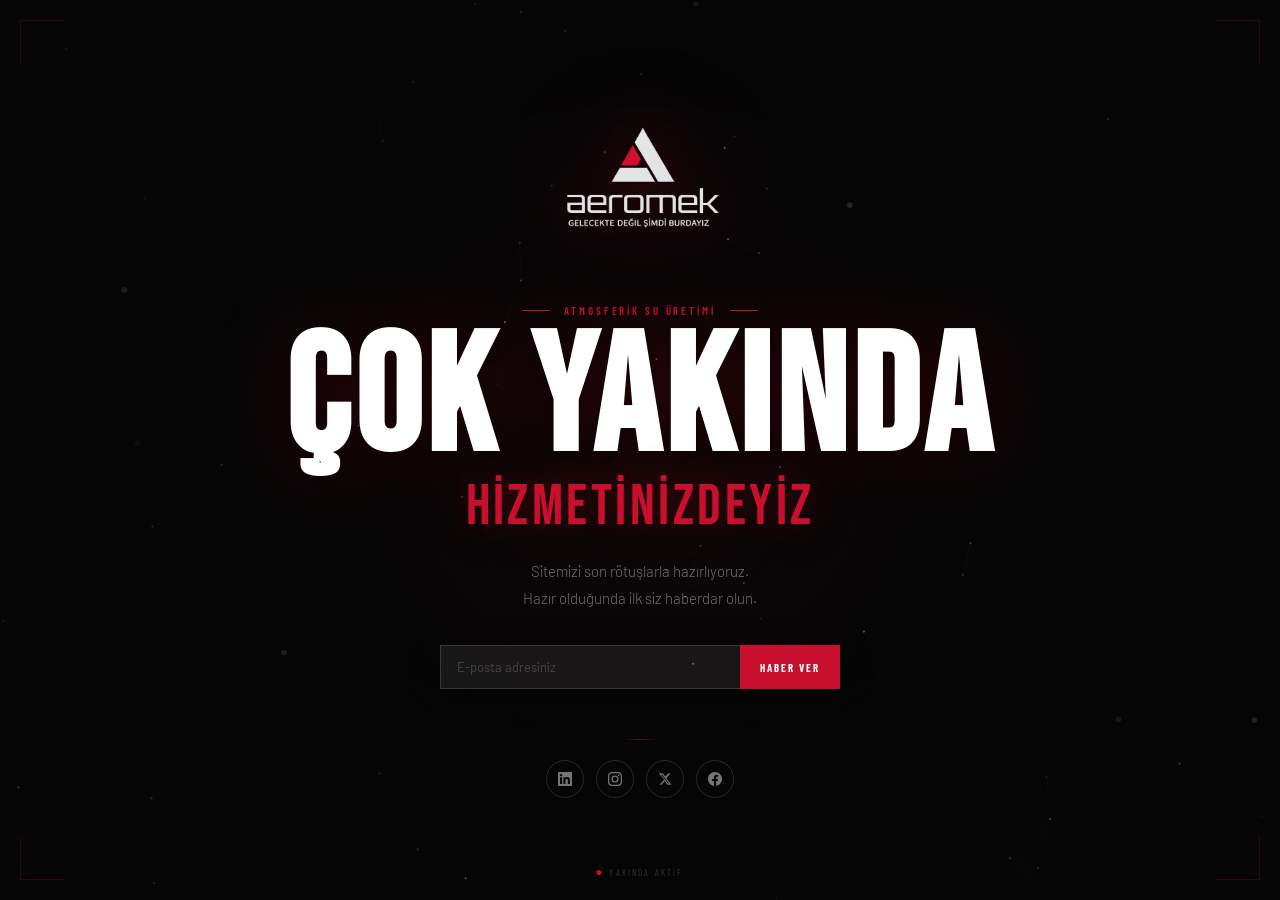
==== commit 5da05fb0: "Refactor handleNotify to use async/await" ====
--- a/index.html
+++ b/index.html
@@ -274,16 +274,42 @@
 }
 draw();
 
-function handleNotify(){
+async function handleNotify(){
   const inp=document.getElementById('emailInput'),msg=document.getElementById('notifyMsg');
+  const btn=document.querySelector('.notify-btn');
   const v=inp.value.trim();
-  if(!v||!v.includes('@')){msg.style.color='rgba(200,16,46,.75)';msg.textContent='Geçerli bir e-posta adresi girin.';msg.style.opacity=1;return}
-  inp.disabled=true;
-  const btn=document.querySelector('.notify-btn');
-  btn.disabled=true;btn.textContent='✓';btn.style.background='#1d6a3e';
-  msg.style.color='rgba(255,255,255,.35)';msg.textContent='Hazır olduğunda sizi bilgilendireceğiz.';msg.style.opacity=1;
-}
-document.getElementById('emailInput').addEventListener('keydown',e=>{if(e.key==='Enter')handleNotify()});
+  if(!v||!v.includes('@')){
+    msg.style.color='rgba(200,16,46,.75)';
+    msg.textContent='Geçerli bir e-posta adresi girin.';
+    msg.style.opacity=1;
+    return;
+  }
+  // Loading state
+  btn.disabled=true;inp.disabled=true;
+  btn.textContent='...';
+  try{
+    const res=await fetch('https://formspree.io/f/xwvjergj',{
+      method:'POST',
+      headers:{'Content-Type':'application/json','Accept':'application/json'},
+      body:JSON.stringify({email:v,_subject:'Aeromek — Haber Al Talebi'})
+    });
+    if(res.ok){
+      btn.textContent='✓';btn.style.background='#1d6a3e';
+      msg.style.color='rgba(255,255,255,.35)';
+      msg.textContent='Kayıt alındı. Hazır olduğunda sizi bilgilendireceğiz.';
+      msg.style.opacity=1;
+    } else {
+      throw new Error('server');
+    }
+  } catch(e){
+    btn.disabled=false;inp.disabled=false;
+    btn.textContent='Haber Ver';btn.style.background='';
+    msg.style.color='rgba(200,16,46,.75)';
+    msg.textContent='Bir hata oluştu, lütfen tekrar deneyin.';
+    msg.style.opacity=1;
+  }
+}
+document.getElementById('emailInput').addEventListener('keydown',e=>{if(e.key==='Enter')handleNotify();});
 </script>
 </body>
 </html>
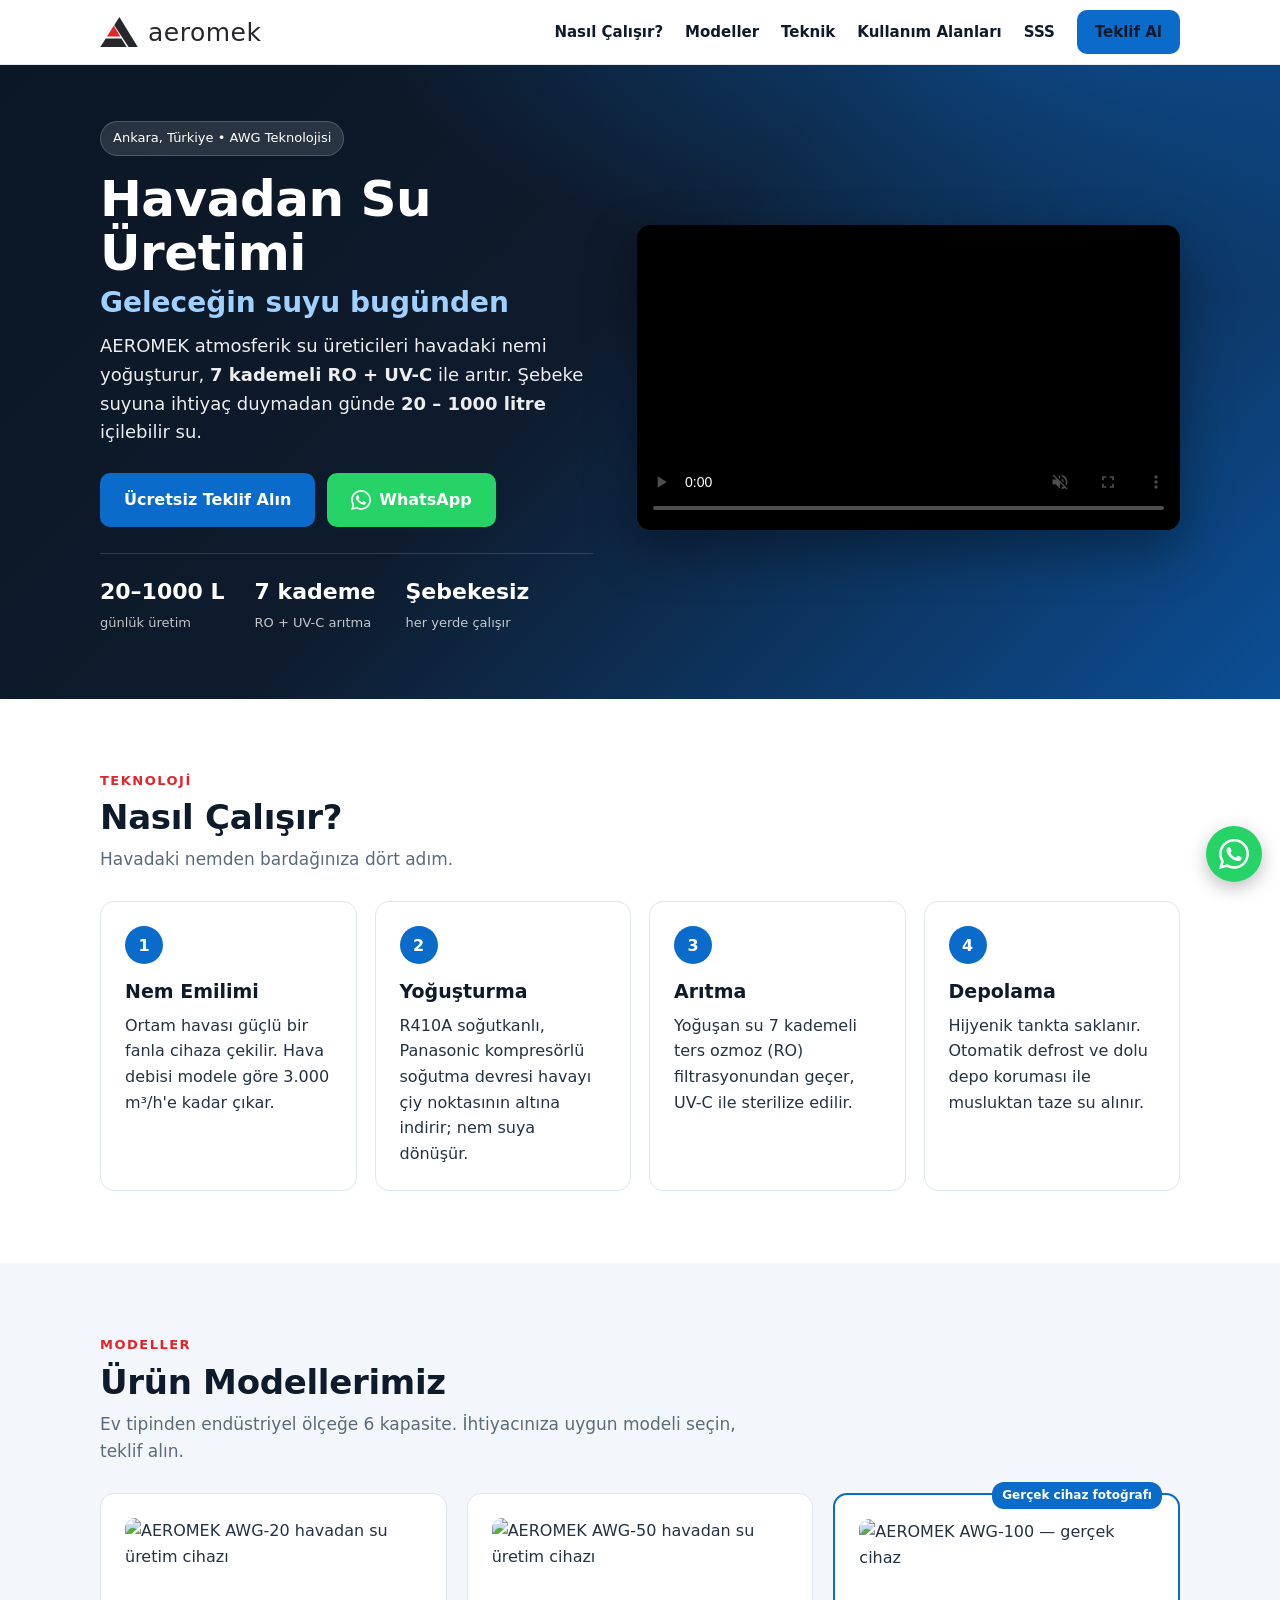
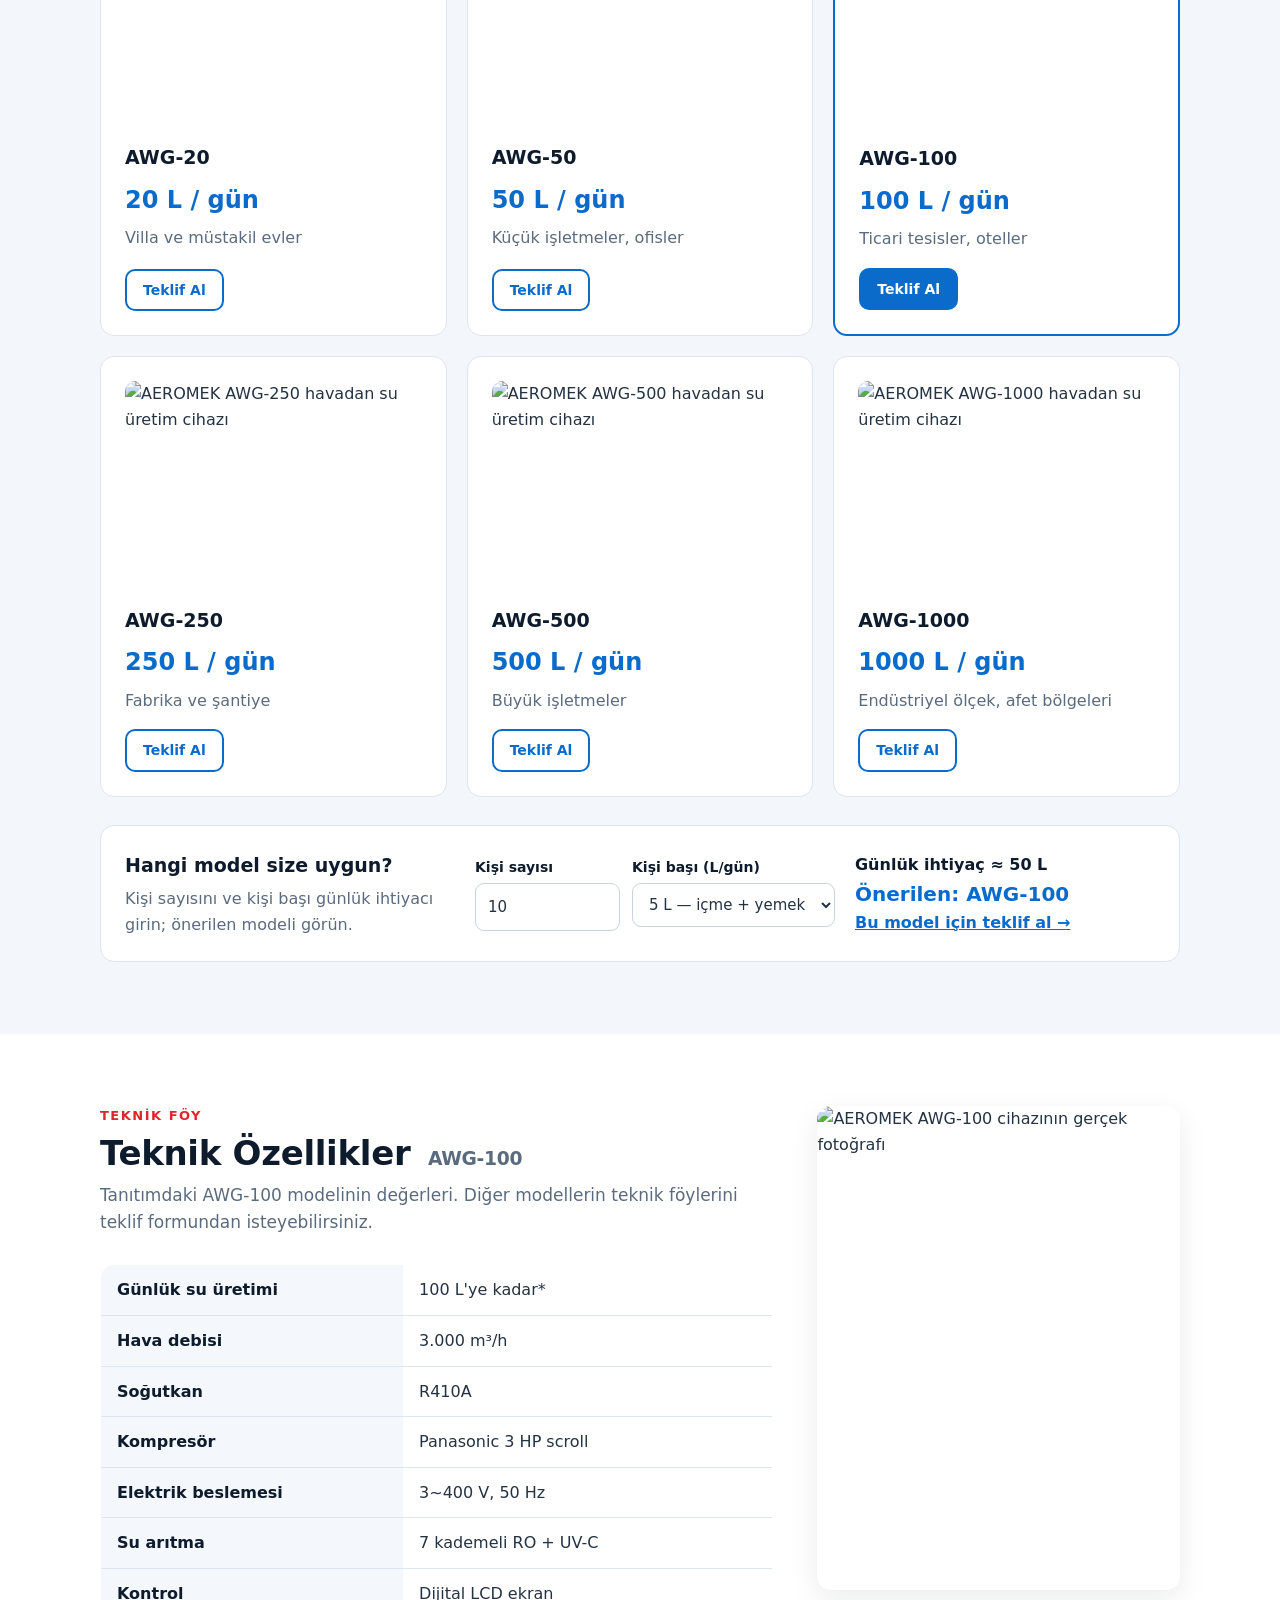
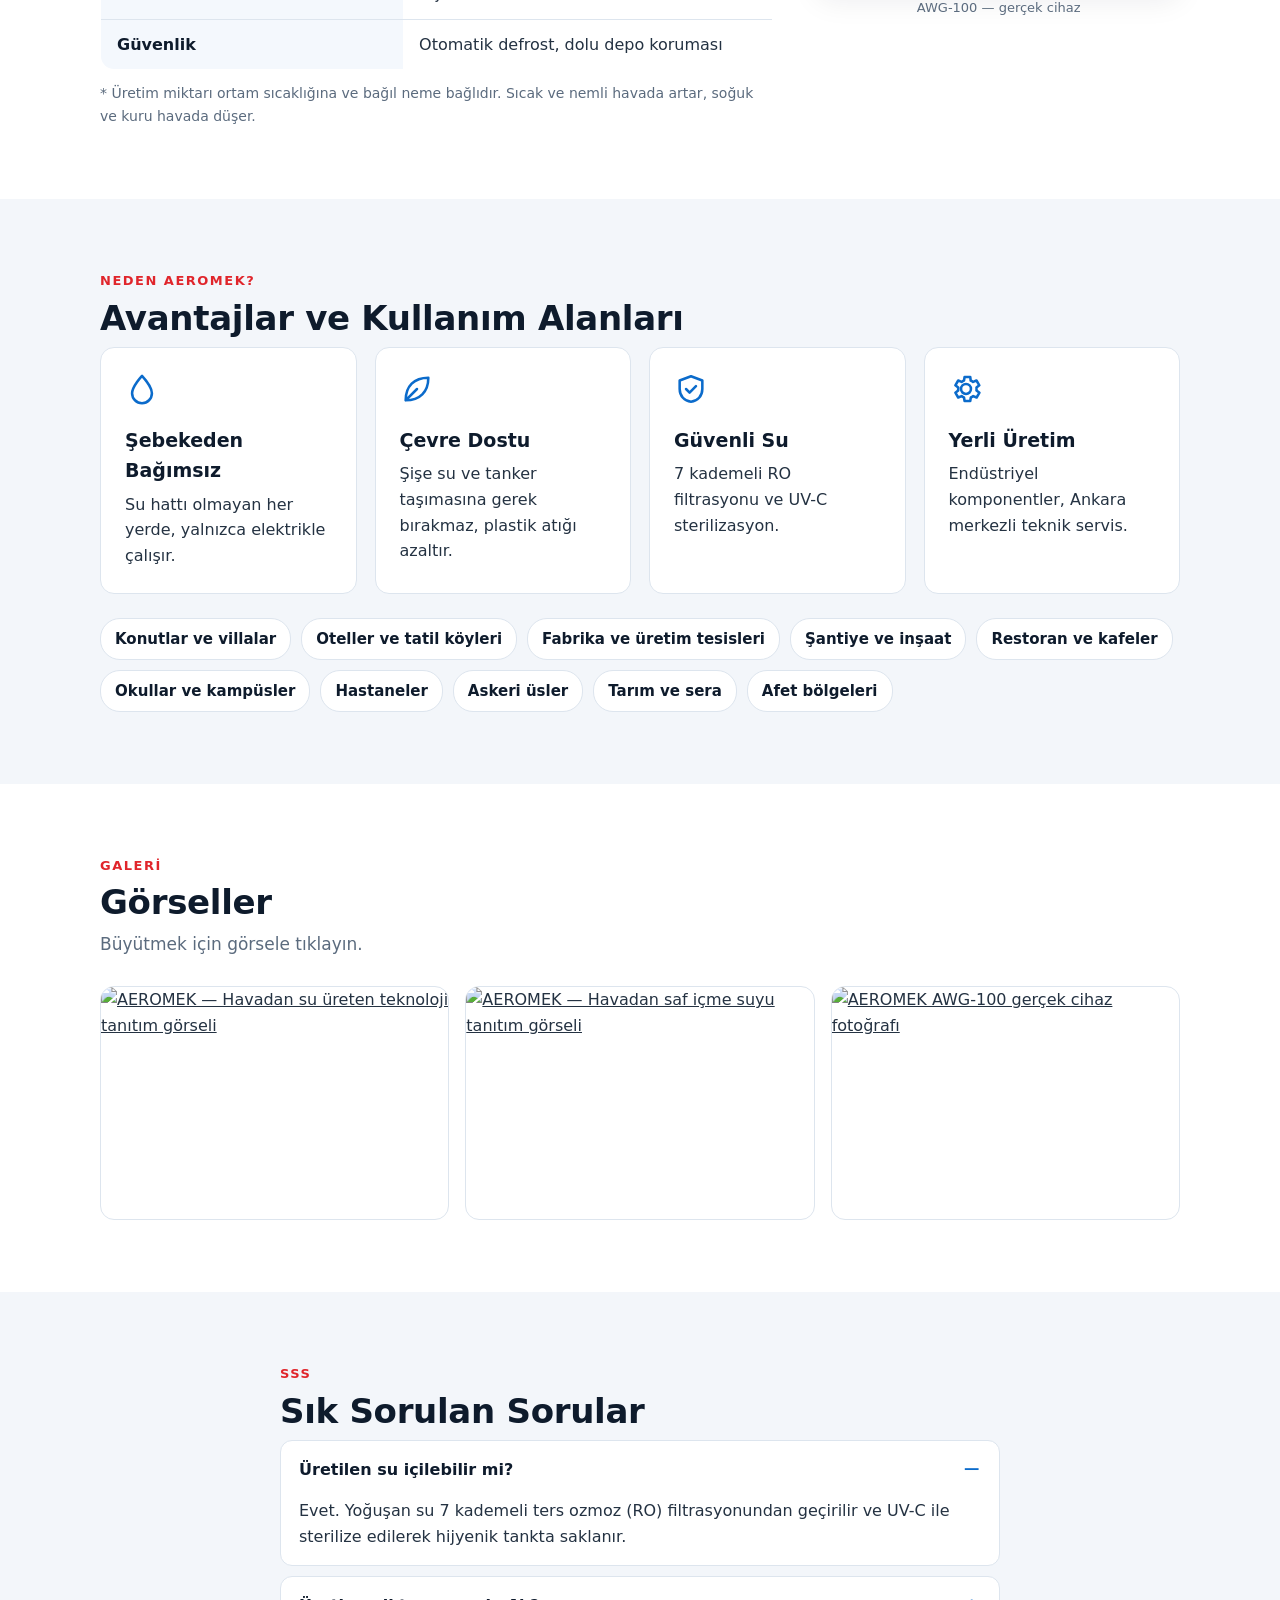
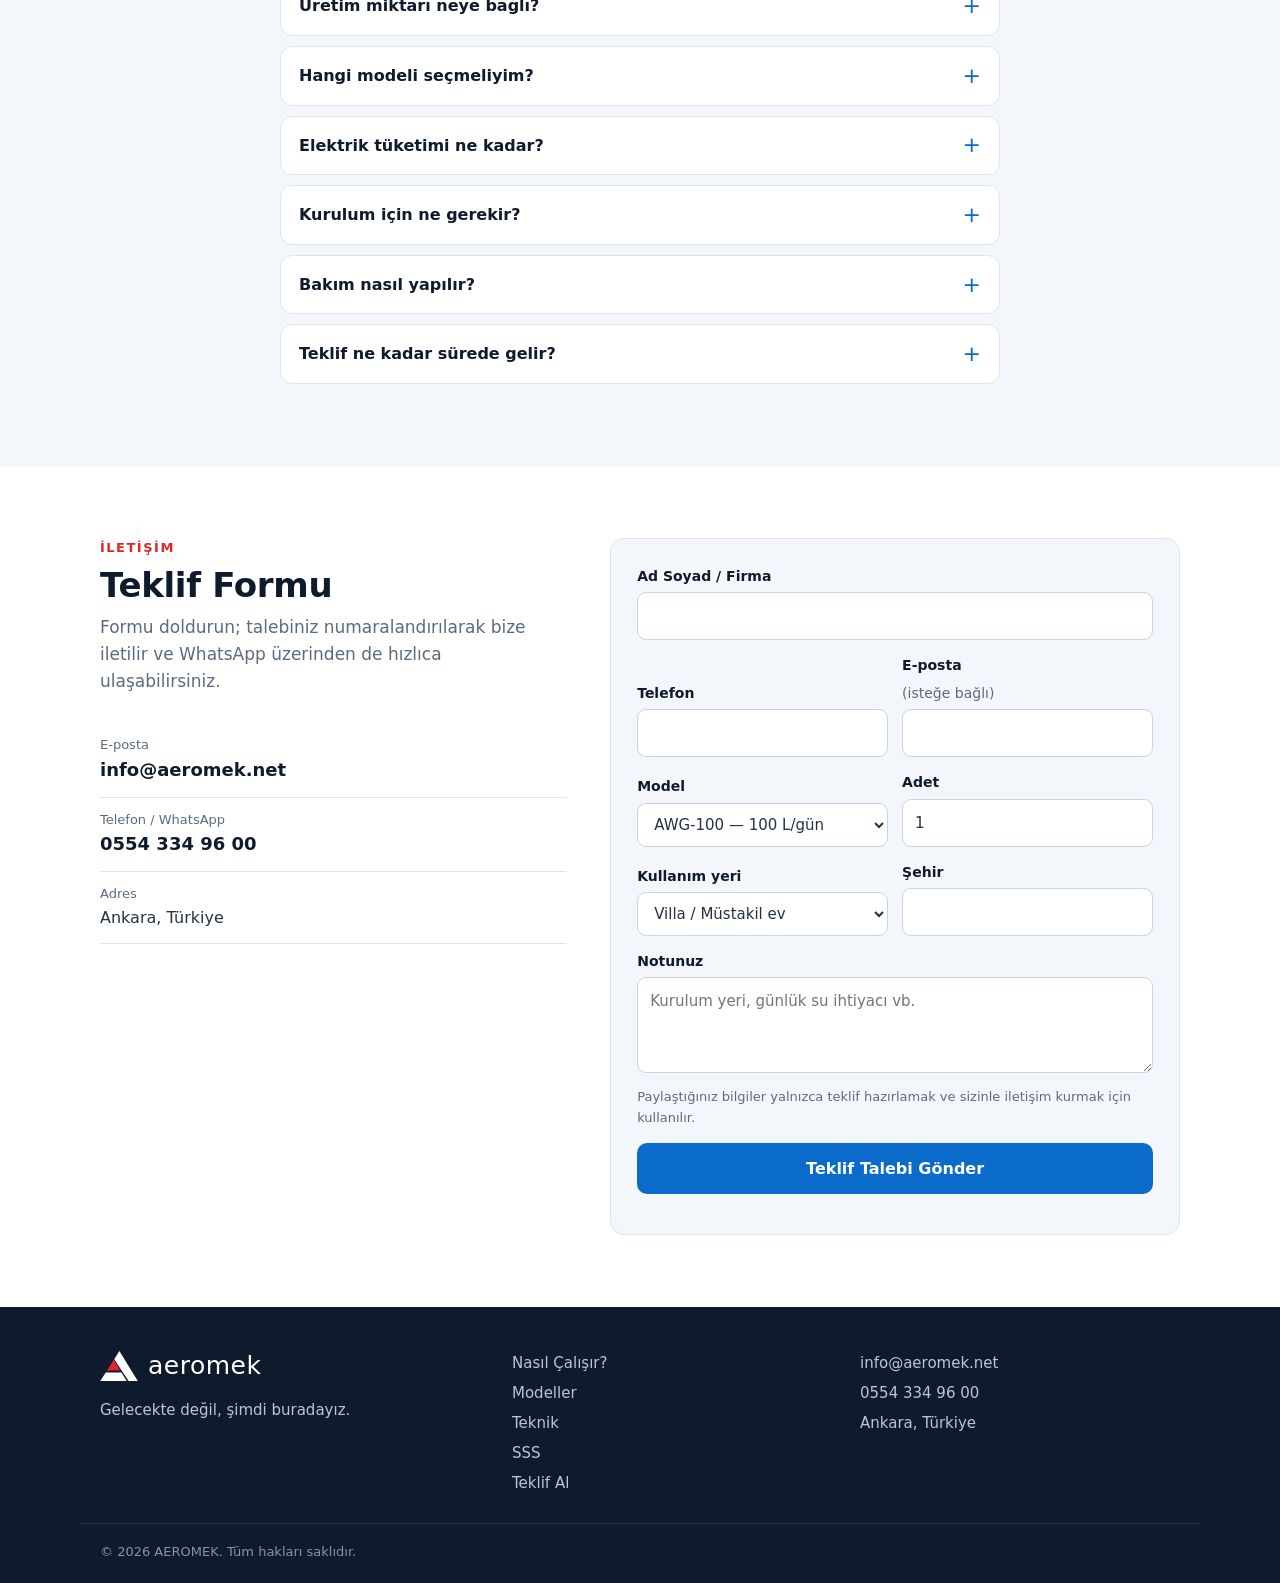
==== commit 51ae6102: "Add files via upload" ====
--- a/index.html
+++ b/index.html
@@ -1,315 +1,363 @@
 <!DOCTYPE html>
 <html lang="tr">
 <head>
-<meta charset="UTF-8">
-<meta name="viewport" content="width=device-width, initial-scale=1.0">
-<title>Aeromek | Çok Yakında</title>
-<link href="https://fonts.googleapis.com/css2?family=Bebas+Neue&family=Barlow:wght@300;400&family=Barlow+Condensed:wght@300;400;600;700&display=swap" rel="stylesheet">
-<style>
-*,*::before,*::after{box-sizing:border-box;margin:0;padding:0}
-html,body{height:100%;overflow:hidden}
-body{background:#060606;color:#f0f0f0;font-family:'Barlow',sans-serif}
-
-canvas{position:fixed;inset:0;width:100%;height:100%}
-
-.veil{position:fixed;inset:0;background:radial-gradient(ellipse 75% 85% at 50% 50%,rgba(6,6,6,0) 0%,rgba(6,6,6,.72) 100%)}
-
-.page{
-  position:fixed;inset:0;
-  display:flex;flex-direction:column;
-  align-items:center;justify-content:center;
-  padding:32px 24px;
-  text-align:center;
+<meta charset="UTF-8" />
+<meta name="viewport" content="width=device-width, initial-scale=1.0" />
+<title>AEROMEK | Havadan Su Üretimi (AWG) — Günde 20–1000 L İçme Suyu</title>
+<meta name="description" content="AEROMEK AWG cihazları havadaki nemden günde 20–1000 litre içme suyu üretir. 7 kademeli RO + UV-C arıtma. Villa, otel, fabrika, şantiye ve afet bölgeleri için. Ankara, Türkiye." />
+<link rel="canonical" href="https://aeromek.net/" />
+<meta name="theme-color" content="#0e1b2c" />
+
+<meta property="og:type" content="website" />
+<meta property="og:locale" content="tr_TR" />
+<meta property="og:site_name" content="AEROMEK" />
+<meta property="og:url" content="https://aeromek.net/" />
+<meta property="og:title" content="AEROMEK | Havadan Su Üretimi — Günde 20–1000 L İçme Suyu" />
+<meta property="og:description" content="Havadaki nemden içilebilir su: 7 kademeli RO + UV-C arıtma, şebeke suyu gerektirmez. Ücretsiz teklif alın." />
+<meta property="og:image" content="https://aeromek.net/assets/og-image.jpg" />
+<meta property="og:image:width" content="1200" />
+<meta property="og:image:height" content="630" />
+<meta name="twitter:card" content="summary_large_image" />
+
+<link rel="icon" href="favicon.svg" type="image/svg+xml" />
+<link rel="icon" href="assets/favicon-32.png" type="image/png" sizes="32x32" />
+<link rel="apple-touch-icon" href="assets/apple-touch-icon.png" />
+<link rel="stylesheet" href="styles.css" />
+
+<script type="application/ld+json">
+{
+  "@context": "https://schema.org",
+  "@graph": [
+    {
+      "@type": "Organization",
+      "@id": "https://aeromek.net/#org",
+      "name": "AEROMEK",
+      "url": "https://aeromek.net/",
+      "logo": "https://aeromek.net/favicon.svg",
+      "slogan": "Gelecekte Değil, Şimdi Buradayız",
+      "email": "info@aeromek.net",
+      "telephone": "+90 554 334 96 00",
+      "address": { "@type": "PostalAddress", "addressLocality": "Ankara", "addressCountry": "TR" }
+    },
+    {
+      "@type": "ItemList",
+      "name": "AEROMEK AWG Modelleri",
+      "itemListElement": [
+        { "@type": "ListItem", "position": 1, "item": { "@type": "Product", "name": "AEROMEK AWG-20", "description": "Havadan su üretim cihazı, günde 20 litreye kadar.", "brand": { "@id": "https://aeromek.net/#org" }, "image": "https://aeromek.net/assets/awg-20.webp" } },
+        { "@type": "ListItem", "position": 2, "item": { "@type": "Product", "name": "AEROMEK AWG-50", "description": "Havadan su üretim cihazı, günde 50 litreye kadar.", "brand": { "@id": "https://aeromek.net/#org" }, "image": "https://aeromek.net/assets/awg-50.webp" } },
+        { "@type": "ListItem", "position": 3, "item": { "@type": "Product", "name": "AEROMEK AWG-100", "description": "Havadan su üretim cihazı, günde 100 litreye kadar. 3.000 m³/h hava debisi, R410A, Panasonic scroll kompresör, 7 kademeli RO + UV-C.", "brand": { "@id": "https://aeromek.net/#org" }, "image": "https://aeromek.net/assets/awg-100.webp" } },
+        { "@type": "ListItem", "position": 4, "item": { "@type": "Product", "name": "AEROMEK AWG-250", "description": "Havadan su üretim cihazı, günde 250 litreye kadar.", "brand": { "@id": "https://aeromek.net/#org" }, "image": "https://aeromek.net/assets/awg-250.webp" } },
+        { "@type": "ListItem", "position": 5, "item": { "@type": "Product", "name": "AEROMEK AWG-500", "description": "Havadan su üretim cihazı, günde 500 litreye kadar.", "brand": { "@id": "https://aeromek.net/#org" }, "image": "https://aeromek.net/assets/awg-500.webp" } },
+        { "@type": "ListItem", "position": 6, "item": { "@type": "Product", "name": "AEROMEK AWG-1000", "description": "Havadan su üretim cihazı, günde 1000 litreye kadar.", "brand": { "@id": "https://aeromek.net/#org" }, "image": "https://aeromek.net/assets/awg-1000.webp" } }
+      ]
+    }
+  ]
 }
-
-/* ── LOGO ── */
-.logo-wrap{
-  margin-bottom:28px;
-  opacity:0;animation:fadeUp .8s ease .1s forwards;
-}
-.logo-wrap img{
-  width:clamp(180px,20vw,260px);
-  height:auto;
-  filter:
-    drop-shadow(0 0 28px rgba(200,16,46,.35))
-    drop-shadow(0 0 60px rgba(200,16,46,.15))
-    drop-shadow(0 2px 8px rgba(0,0,0,.8));
-}
-
-/* ── EYEBROW ── */
-.eyebrow{
-  display:flex;align-items:center;gap:14px;
-  margin-bottom:14px;
-  opacity:0;animation:fadeUp .7s ease .3s forwards;
-}
-.e-line{width:28px;height:1px;background:#C8102E;flex-shrink:0}
-.e-txt{font-family:'Barlow Condensed',sans-serif;font-size:11px;letter-spacing:.26em;color:#C8102E;text-transform:uppercase;font-weight:600}
-
-/* ── MAIN HEADING ── */
-.main-title{
-  font-family:'Bebas Neue',sans-serif;
-  font-size:clamp(80px,13vw,172px);
-  line-height:.85;
-  letter-spacing:.03em;
-  color:#FFFFFF;
-  margin-bottom:6px;
-  text-shadow:0 0 80px rgba(200,16,46,.2), 0 4px 20px rgba(0,0,0,.6);
-  opacity:0;animation:fadeUp .9s cubic-bezier(.16,1,.3,1) .4s forwards;
-}
-
-.sub-title{
-  font-family:'Bebas Neue',sans-serif;
-  font-size:clamp(26px,4.5vw,58px);
-  line-height:1;
-  color:#C8102E;
-  letter-spacing:.06em;
-  margin-bottom:22px;
-  text-shadow:0 0 40px rgba(200,16,46,.4);
-  opacity:0;animation:fadeUp .8s ease .55s forwards;
-}
-
-/* ── DESCRIPTION ── */
-.desc{
-  font-size:clamp(13px,1.5vw,15px);
-  color:rgba(255,255,255,.42);
-  line-height:1.85;
-  max-width:420px;
-  margin-bottom:32px;
-  font-weight:300;
-  opacity:0;animation:fadeUp .7s ease .7s forwards;
-}
-
-/* ── EMAIL FORM ── */
-.notify-wrap{
-  display:flex;gap:0;
-  max-width:400px;width:100%;
-  margin-bottom:12px;
-  opacity:0;animation:fadeUp .7s ease .85s forwards;
-  box-shadow:0 8px 32px rgba(0,0,0,.4);
-}
-.notify-input{
-  flex:1;min-width:0;
-  background:rgba(255,255,255,.07);
-  border:1px solid rgba(255,255,255,.14);
-  border-right:none;
-  color:#f0f0f0;
-  padding:13px 16px;
-  font-family:'Barlow',sans-serif;font-size:13px;
-  outline:none;transition:border-color .2s;
-}
-.notify-input:focus{border-color:rgba(200,16,46,.5)}
-.notify-input::placeholder{color:rgba(255,255,255,.2)}
-.notify-btn{
-  background:#C8102E;color:#fff;border:none;
-  padding:13px 20px;
-  font-family:'Barlow Condensed',sans-serif;font-weight:700;font-size:11px;
-  letter-spacing:.18em;text-transform:uppercase;
-  cursor:pointer;transition:background .2s;white-space:nowrap;flex-shrink:0;
-}
-.notify-btn:hover{background:#9B0D23}
-.notify-msg{
-  font-size:11px;color:rgba(255,255,255,.3);
-  font-family:'Barlow Condensed',sans-serif;letter-spacing:.1em;
-  min-height:18px;margin-bottom:20px;
-  opacity:0;transition:opacity .4s;
-}
-
-/* ── DIVIDER ── */
-.divider{
-  width:36px;height:1px;
-  background:linear-gradient(to right,transparent,rgba(200,16,46,.5),transparent);
-  margin-bottom:20px;
-  opacity:0;animation:fadeIn .6s ease 1s forwards;
-}
-
-/* ── SOCIAL ── */
-.social{
-  display:flex;gap:12px;
-  opacity:0;animation:fadeUp .6s ease 1.05s forwards;
-}
-.s-btn{
-  width:38px;height:38px;
-  border:1px solid rgba(255,255,255,.14);
-  border-radius:50%;
-  display:flex;align-items:center;justify-content:center;
-  cursor:pointer;transition:border-color .25s,background .25s,transform .2s;
-  text-decoration:none;
-}
-.s-btn:hover{border-color:rgba(200,16,46,.6);background:rgba(200,16,46,.1);transform:translateY(-2px)}
-.s-btn svg{width:14px;height:14px;fill:rgba(255,255,255,.45);transition:fill .2s}
-.s-btn:hover svg{fill:rgba(255,255,255,.9)}
-
-/* ── CORNERS ── */
-.c{position:fixed;width:44px;height:44px;opacity:.2}
-.c-tl{top:20px;left:20px;border-top:1px solid #C8102E;border-left:1px solid #C8102E}
-.c-tr{top:20px;right:20px;border-top:1px solid #C8102E;border-right:1px solid #C8102E}
-.c-bl{bottom:20px;left:20px;border-bottom:1px solid #C8102E;border-left:1px solid #C8102E}
-.c-br{bottom:20px;right:20px;border-bottom:1px solid #C8102E;border-right:1px solid #C8102E}
-
-/* ── STATUS ── */
-.status{
-  position:fixed;bottom:22px;left:50%;transform:translateX(-50%);
-  display:flex;align-items:center;gap:8px;
-  font-family:'Barlow Condensed',sans-serif;font-size:9px;
-  letter-spacing:.24em;color:rgba(255,255,255,.18);text-transform:uppercase;
-  opacity:0;animation:fadeIn .6s ease 1.2s forwards;white-space:nowrap;
-}
-.pulse{width:5px;height:5px;border-radius:50%;background:#C8102E;animation:pulse 2s ease infinite;flex-shrink:0}
-
-/* ── KEYFRAMES ── */
-@keyframes fadeUp{from{opacity:0;transform:translateY(18px)}to{opacity:1;transform:none}}
-@keyframes fadeIn{to{opacity:1}}
-@keyframes pulse{0%,100%{opacity:1;transform:scale(1)}50%{opacity:.3;transform:scale(.6)}}
-
-/* ── RESPONSIVE ── */
-@media(max-height:680px){
-  .logo-wrap{margin-bottom:16px}
-  .logo-wrap img{width:clamp(130px,14vw,180px)}
-  .main-title{font-size:clamp(64px,10vw,120px)}
-  .desc{display:none}
-  .notify-wrap{margin-bottom:8px}
-}
-@media(max-width:420px){
-  .desc{display:none}
-  .main-title{font-size:clamp(72px,18vw,120px)}
-}
-</style>
+</script>
+
+<script async src="https://www.googletagmanager.com/gtag/js?id=G-6PPW772L1J"></script>
+<script>
+window.dataLayer = window.dataLayer || [];
+function gtag(){dataLayer.push(arguments);}
+gtag('js', new Date());
+gtag('config', 'G-6PPW772L1J');
+</script>
 </head>
 <body>
 
-<canvas id="c"></canvas>
-<div class="veil"></div>
-
-<div class="c c-tl"></div><div class="c c-tr"></div>
-<div class="c c-bl"></div><div class="c c-br"></div>
-
-<div class="page">
-
-  <div class="logo-wrap">
-    <img src="[data-uri]" alt="Aeromek">
-  </div>
-
-  <div class="eyebrow">
-    <div class="e-line"></div>
-    <span class="e-txt">Atmosferik Su Üretimi</span>
-    <div class="e-line"></div>
-  </div>
-
-  <h1 class="main-title">ÇOK YAKINDA</h1>
-  <div class="sub-title">Hizmetinizdeyiz</div>
-
-  <p class="desc">Sitemizi son rötuşlarla hazırlıyoruz.<br>Hazır olduğunda ilk siz haberdar olun.</p>
-
-  <div class="notify-wrap">
-    <input id="emailInput" class="notify-input" type="email" placeholder="E-posta adresiniz">
-    <button class="notify-btn" onclick="handleNotify()">Haber Ver</button>
-  </div>
-  <div class="notify-msg" id="notifyMsg"></div>
-
-  <div class="divider"></div>
-
-  <div class="social">
-    <a class="s-btn" href="#" title="LinkedIn">
-      <svg viewBox="0 0 24 24"><path d="M20.447 20.452h-3.554v-5.569c0-1.328-.027-3.037-1.852-3.037-1.853 0-2.136 1.445-2.136 2.939v5.667H9.351V9h3.414v1.561h.046c.477-.9 1.637-1.85 3.37-1.85 3.601 0 4.267 2.37 4.267 5.455v6.286zM5.337 7.433a2.062 2.062 0 01-2.063-2.065 2.064 2.064 0 112.063 2.065zm1.782 13.019H3.555V9h3.564v11.452zM22.225 0H1.771C.792 0 0 .774 0 1.729v20.542C0 23.227.792 24 1.771 24h20.451C23.2 24 24 23.227 24 22.271V1.729C24 .774 23.2 0 22.222 0h.003z"/></svg>
+<a class="skip" href="#icerik">İçeriğe geç</a>
+
+<header class="header">
+  <div class="container nav">
+    <a href="#" class="logo" aria-label="AEROMEK ana sayfa">
+      <svg class="logo-mark" viewBox="0 0 100 80" aria-hidden="true"><path fill="currentColor" d="M51 0L100 80H75.5L37.2 22Z"/><path fill="#e0252b" d="M36 23.6L53.4 52H17.9Z"/><path fill="currentColor" d="M14.7 57H56.4L70.5 80H0Z"/></svg>
+      <span>aeromek</span>
     </a>
-    <a class="s-btn" href="#" title="Instagram">
-      <svg viewBox="0 0 24 24"><path d="M12 2.163c3.204 0 3.584.012 4.85.07 3.252.148 4.771 1.691 4.919 4.919.058 1.265.069 1.645.069 4.849 0 3.205-.012 3.584-.069 4.849-.149 3.225-1.664 4.771-4.919 4.919-1.266.058-1.644.07-4.85.07-3.204 0-3.584-.012-4.849-.07-3.26-.149-4.771-1.699-4.919-4.92-.058-1.265-.07-1.644-.07-4.849 0-3.204.013-3.583.07-4.849.149-3.227 1.664-4.771 4.919-4.919 1.266-.057 1.645-.069 4.849-.069zM12 0C8.741 0 8.333.014 7.053.072 2.695.272.273 2.69.073 7.052.014 8.333 0 8.741 0 12c0 3.259.014 3.668.072 4.948.2 4.358 2.618 6.78 6.98 6.98C8.333 23.986 8.741 24 12 24c3.259 0 3.668-.014 4.948-.072 4.354-.2 6.782-2.618 6.979-6.98.059-1.28.073-1.689.073-4.948 0-3.259-.014-3.667-.072-4.947-.196-4.354-2.617-6.78-6.979-6.98C15.668.014 15.259 0 12 0zm0 5.838a6.162 6.162 0 100 12.324 6.162 6.162 0 000-12.324zM12 16a4 4 0 110-8 4 4 0 010 8zm6.406-11.845a1.44 1.44 0 100 2.881 1.44 1.44 0 000-2.881z"/></svg>
-    </a>
-    <a class="s-btn" href="#" title="X">
-      <svg viewBox="0 0 24 24"><path d="M18.244 2.25h3.308l-7.227 8.26 8.502 11.24H16.17l-4.714-6.231-5.401 6.231H2.748l7.73-8.835L1.254 2.25H8.08l4.261 5.634 5.903-5.634zm-1.161 17.52h1.833L7.084 4.126H5.117z"/></svg>
-    </a>
-    <a class="s-btn" href="#" title="Facebook">
-      <svg viewBox="0 0 24 24"><path d="M24 12.073c0-6.627-5.373-12-12-12s-12 5.373-12 12c0 5.99 4.388 10.954 10.125 11.854v-8.385H7.078v-3.47h3.047V9.43c0-3.007 1.792-4.669 4.533-4.669 1.312 0 2.686.235 2.686.235v2.953H15.83c-1.491 0-1.956.925-1.956 1.874v2.25h3.328l-.532 3.47h-2.796v8.385C19.612 23.027 24 18.062 24 12.073z"/></svg>
-    </a>
-  </div>
-
-</div>
-
-<div class="status"><div class="pulse"></div>Yakında Aktif</div>
-
-<script>
-const cv=document.getElementById('c'),ctx=cv.getContext('2d');
-let W,H,nodes=[];
-function resize(){W=cv.width=innerWidth;H=cv.height=innerHeight}
-function initNodes(){
-  nodes=[];
-  const n=Math.floor((W*H)/16000);
-  for(let i=0;i<n;i++)nodes.push({
-    x:Math.random()*W,y:Math.random()*H,
-    vx:(Math.random()-.5)*.22,vy:(Math.random()-.5)*.22,
-    r:Math.random()<.12?2.8:1.1,
-    red:Math.random()<.09,
-    ph:Math.random()*Math.PI*2,
-    a:Math.random()*.3+.05
-  })
-}
-resize();initNodes();
-window.addEventListener('resize',()=>{resize();initNodes()});
-
-function draw(){
-  ctx.clearRect(0,0,W,H);
-  /* Radial red glow center */
-  const g=ctx.createRadialGradient(W*.5,H*.5,0,W*.5,H*.5,Math.min(W,H)*.55);
-  g.addColorStop(0,'rgba(200,16,46,0.05)');g.addColorStop(1,'rgba(0,0,0,0)');
-  ctx.fillStyle=g;ctx.fillRect(0,0,W,H);
-  /* Connections */
-  for(let i=0;i<nodes.length;i++)for(let j=i+1;j<nodes.length;j++){
-    const dx=nodes[i].x-nodes[j].x,dy=nodes[i].y-nodes[j].y,d=Math.sqrt(dx*dx+dy*dy);
-    if(d<110){
-      const a=(1-d/110)*.08,isR=nodes[i].red||nodes[j].red;
-      ctx.strokeStyle=isR?`rgba(200,16,46,${a*1.6})`:`rgba(255,255,255,${a})`;
-      ctx.lineWidth=.5;ctx.beginPath();ctx.moveTo(nodes[i].x,nodes[i].y);ctx.lineTo(nodes[j].x,nodes[j].y);ctx.stroke();
-    }
-  }
-  /* Dots */
-  nodes.forEach(n=>{
-    n.x+=n.vx;n.y+=n.vy;n.ph+=.018;
-    if(n.x<0||n.x>W)n.vx*=-1;if(n.y<0||n.y>H)n.vy*=-1;
-    const a=Math.max(0,n.a+Math.sin(n.ph)*.12);
-    ctx.beginPath();ctx.arc(n.x,n.y,n.r,0,Math.PI*2);
-    ctx.fillStyle=n.red?`rgba(200,16,46,${a})`:`rgba(255,255,255,${a})`;ctx.fill();
-    if(n.red&&n.r>2){ctx.beginPath();ctx.arc(n.x,n.y,n.r*4,0,Math.PI*2);ctx.fillStyle=`rgba(200,16,46,${a*.12})`;ctx.fill()}
-  });
-  requestAnimationFrame(draw);
-}
-draw();
-
-async function handleNotify(){
-  const inp=document.getElementById('emailInput'),msg=document.getElementById('notifyMsg');
-  const btn=document.querySelector('.notify-btn');
-  const v=inp.value.trim();
-  if(!v||!v.includes('@')){
-    msg.style.color='rgba(200,16,46,.75)';
-    msg.textContent='Geçerli bir e-posta adresi girin.';
-    msg.style.opacity=1;
-    return;
-  }
-  // Loading state
-  btn.disabled=true;inp.disabled=true;
-  btn.textContent='...';
-  try{
-    const res=await fetch('https://formspree.io/f/xwvjergj',{
-      method:'POST',
-      headers:{'Content-Type':'application/json','Accept':'application/json'},
-      body:JSON.stringify({email:v,_subject:'Aeromek — Haber Al Talebi'})
-    });
-    if(res.ok){
-      btn.textContent='✓';btn.style.background='#1d6a3e';
-      msg.style.color='rgba(255,255,255,.35)';
-      msg.textContent='Kayıt alındı. Hazır olduğunda sizi bilgilendireceğiz.';
-      msg.style.opacity=1;
-    } else {
-      throw new Error('server');
-    }
-  } catch(e){
-    btn.disabled=false;inp.disabled=false;
-    btn.textContent='Haber Ver';btn.style.background='';
-    msg.style.color='rgba(200,16,46,.75)';
-    msg.textContent='Bir hata oluştu, lütfen tekrar deneyin.';
-    msg.style.opacity=1;
-  }
-}
-document.getElementById('emailInput').addEventListener('keydown',e=>{if(e.key==='Enter')handleNotify();});
-</script>
+    <nav class="menu" id="menu" aria-label="Ana menü">
+      <a href="#nasil-calisir">Nasıl Çalışır?</a>
+      <a href="#urunler">Modeller</a>
+      <a href="#teknik">Teknik</a>
+      <a href="#kullanim">Kullanım Alanları</a>
+      <a href="#sss">SSS</a>
+      <a href="#iletisim" class="btn btn-small">Teklif Al</a>
+    </nav>
+    <button class="hamburger" id="hamburger" aria-label="Menüyü aç" aria-controls="menu" aria-expanded="false">
+      <span></span><span></span><span></span>
+    </button>
+  </div>
+</header>
+
+<main id="icerik">
+
+<section class="hero">
+  <div class="container hero-grid">
+    <div class="hero-text">
+      <p class="badge">Ankara, Türkiye • AWG Teknolojisi</p>
+      <h1>Havadan Su Üretimi <span>Geleceğin suyu bugünden</span></h1>
+      <p class="lead">AEROMEK atmosferik su üreticileri havadaki nemi yoğuşturur, <strong>7 kademeli RO + UV-C</strong> ile arıtır. Şebeke suyuna ihtiyaç duymadan günde <strong>20 – 1000 litre</strong> içilebilir su.</p>
+      <div class="hero-actions">
+        <a href="#iletisim" class="btn">Ücretsiz Teklif Alın</a>
+        <a href="https://wa.me/905543349600?text=Merhaba%2C%20AWG%20hakk%C4%B1nda%20bilgi%20almak%20istiyorum." class="btn btn-wa" target="_blank" rel="noopener"><svg class="wa-icon" viewBox="0 0 24 24" fill="currentColor" aria-hidden="true"><use href="#wa"/></svg>WhatsApp</a>
+      </div>
+      <ul class="stats">
+        <li><strong>20–1000 L</strong><span>günlük üretim</span></li>
+        <li><strong>7 kademe</strong><span>RO + UV-C arıtma</span></li>
+        <li><strong>Şebekesiz</strong><span>her yerde çalışır</span></li>
+      </ul>
+    </div>
+    <div class="hero-media">
+      <video id="tanitim" controls autoplay muted loop playsinline preload="metadata" poster="assets/video-poster.webp" width="1280" height="720" aria-label="AEROMEK tanıtım videosu">
+        <source src="assets/tanitim.mp4" type="video/mp4" />
+        Tarayıcınız video oynatmayı desteklemiyor.
+      </video>
+    </div>
+  </div>
+</section>
+
+<section id="nasil-calisir" class="section">
+  <div class="container">
+    <p class="eyebrow">Teknoloji</p>
+    <h2>Nasıl Çalışır?</h2>
+    <p class="subtitle">Havadaki nemden bardağınıza dört adım.</p>
+    <ol class="steps">
+      <li class="card"><span class="step">1</span><h3>Nem Emilimi</h3><p>Ortam havası güçlü bir fanla cihaza çekilir. Hava debisi modele göre 3.000 m³/h'e kadar çıkar.</p></li>
+      <li class="card"><span class="step">2</span><h3>Yoğuşturma</h3><p>R410A soğutkanlı, Panasonic kompresörlü soğutma devresi havayı çiy noktasının altına indirir; nem suya dönüşür.</p></li>
+      <li class="card"><span class="step">3</span><h3>Arıtma</h3><p>Yoğuşan su 7 kademeli ters ozmoz (RO) filtrasyonundan geçer, UV-C ile sterilize edilir.</p></li>
+      <li class="card"><span class="step">4</span><h3>Depolama</h3><p>Hijyenik tankta saklanır. Otomatik defrost ve dolu depo koruması ile musluktan taze su alınır.</p></li>
+    </ol>
+  </div>
+</section>
+
+<section id="urunler" class="section gray">
+  <div class="container">
+    <p class="eyebrow">Modeller</p>
+    <h2>Ürün Modellerimiz</h2>
+    <p class="subtitle">Ev tipinden endüstriyel ölçeğe 6 kapasite. İhtiyacınıza uygun modeli seçin, teklif alın.</p>
+    <div class="products">
+      <article class="card product">
+        <img src="assets/awg-20.webp" alt="AEROMEK AWG-20 havadan su üretim cihazı" width="420" height="420" loading="lazy" decoding="async" />
+        <h3>AWG-20</h3><p class="capacity">20 L / gün</p>
+        <p>Villa ve müstakil evler</p>
+        <a href="#iletisim" class="btn btn-small btn-outline" data-model="AWG-20">Teklif Al</a>
+      </article>
+      <article class="card product">
+        <img src="assets/awg-50.webp" alt="AEROMEK AWG-50 havadan su üretim cihazı" width="600" height="498" loading="lazy" decoding="async" />
+        <h3>AWG-50</h3><p class="capacity">50 L / gün</p>
+        <p>Küçük işletmeler, ofisler</p>
+        <a href="#iletisim" class="btn btn-small btn-outline" data-model="AWG-50">Teklif Al</a>
+      </article>
+      <article class="card product featured">
+        <p class="popular">Gerçek cihaz fotoğrafı</p>
+        <img src="assets/awg-100.webp" alt="AEROMEK AWG-100 — gerçek cihaz" width="800" height="600" loading="lazy" decoding="async" />
+        <h3>AWG-100</h3><p class="capacity">100 L / gün</p>
+        <p>Ticari tesisler, oteller</p>
+        <a href="#iletisim" class="btn btn-small" data-model="AWG-100">Teklif Al</a>
+      </article>
+      <article class="card product">
+        <img src="assets/awg-250.webp" alt="AEROMEK AWG-250 havadan su üretim cihazı" width="192" height="192" loading="lazy" decoding="async" />
+        <h3>AWG-250</h3><p class="capacity">250 L / gün</p>
+        <p>Fabrika ve şantiye</p>
+        <a href="#iletisim" class="btn btn-small btn-outline" data-model="AWG-250">Teklif Al</a>
+      </article>
+      <article class="card product">
+        <img src="assets/awg-500.webp" alt="AEROMEK AWG-500 havadan su üretim cihazı" width="600" height="600" loading="lazy" decoding="async" />
+        <h3>AWG-500</h3><p class="capacity">500 L / gün</p>
+        <p>Büyük işletmeler</p>
+        <a href="#iletisim" class="btn btn-small btn-outline" data-model="AWG-500">Teklif Al</a>
+      </article>
+      <article class="card product">
+        <img src="assets/awg-1000.webp" alt="AEROMEK AWG-1000 havadan su üretim cihazı" width="192" height="192" loading="lazy" decoding="async" />
+        <h3>AWG-1000</h3><p class="capacity">1000 L / gün</p>
+        <p>Endüstriyel ölçek, afet bölgeleri</p>
+        <a href="#iletisim" class="btn btn-small btn-outline" data-model="AWG-1000">Teklif Al</a>
+      </article>
+    </div>
+
+    <div class="picker card" id="secici">
+      <div>
+        <h3>Hangi model size uygun?</h3>
+        <p class="muted">Kişi sayısını ve kişi başı günlük ihtiyacı girin; önerilen modeli görün.</p>
+      </div>
+      <div class="picker-inputs">
+        <label>Kişi sayısı<input type="number" id="pkisi" min="1" value="10" inputmode="numeric" /></label>
+        <label>Kişi başı (L/gün)
+          <select id="plitre">
+            <option value="3">3 L — yalnızca içme</option>
+            <option value="5" selected>5 L — içme + yemek</option>
+            <option value="10">10 L — içme + mutfak</option>
+          </select>
+        </label>
+      </div>
+      <p class="picker-result" id="psonuc" aria-live="polite"></p>
+    </div>
+  </div>
+</section>
+
+<section id="teknik" class="section">
+  <div class="container tech-grid">
+    <div>
+      <p class="eyebrow">Teknik Föy</p>
+      <h2>Teknik Özellikler <small>AWG-100</small></h2>
+      <p class="subtitle">Tanıtımdaki AWG-100 modelinin değerleri. Diğer modellerin teknik föylerini teklif formundan isteyebilirsiniz.</p>
+      <table class="tech">
+        <tbody>
+          <tr><th scope="row">Günlük su üretimi</th><td>100 L'ye kadar*</td></tr>
+          <tr><th scope="row">Hava debisi</th><td>3.000 m³/h</td></tr>
+          <tr><th scope="row">Soğutkan</th><td>R410A</td></tr>
+          <tr><th scope="row">Kompresör</th><td>Panasonic 3 HP scroll</td></tr>
+          <tr><th scope="row">Elektrik beslemesi</th><td>3~400 V, 50 Hz</td></tr>
+          <tr><th scope="row">Su arıtma</th><td>7 kademeli RO + UV-C</td></tr>
+          <tr><th scope="row">Kontrol</th><td>Dijital LCD ekran</td></tr>
+          <tr><th scope="row">Güvenlik</th><td>Otomatik defrost, dolu depo koruması</td></tr>
+        </tbody>
+      </table>
+      <p class="footnote">* Üretim miktarı ortam sıcaklığına ve bağıl neme bağlıdır. Sıcak ve nemli havada artar, soğuk ve kuru havada düşer.</p>
+    </div>
+    <figure class="tech-photo">
+      <img src="assets/awg-100-foto.webp" alt="AEROMEK AWG-100 cihazının gerçek fotoğrafı" width="900" height="1200" loading="lazy" decoding="async" />
+      <figcaption>AWG-100 — gerçek cihaz</figcaption>
+    </figure>
+  </div>
+</section>
+
+<section id="kullanim" class="section gray">
+  <div class="container">
+    <p class="eyebrow">Neden AEROMEK?</p>
+    <h2>Avantajlar ve Kullanım Alanları</h2>
+    <div class="cards4">
+      <div class="card feature"><svg viewBox="0 0 24 24" aria-hidden="true"><path d="M12 2.7s-7 7.6-7 12.3a7 7 0 0 0 14 0c0-4.7-7-12.3-7-12.3z"/></svg><h3>Şebekeden Bağımsız</h3><p>Su hattı olmayan her yerde, yalnızca elektrikle çalışır.</p></div>
+      <div class="card feature"><svg viewBox="0 0 24 24" aria-hidden="true"><path d="M4 20c10 0 16-6 16-16C10 4 4 10 4 20zm0 0 8-8"/></svg><h3>Çevre Dostu</h3><p>Şişe su ve tanker taşımasına gerek bırakmaz, plastik atığı azaltır.</p></div>
+      <div class="card feature"><svg viewBox="0 0 24 24" aria-hidden="true"><path d="M12 3 4 6v6c0 5 3.4 8.5 8 9 4.6-.5 8-4 8-9V6l-8-3zm-3.5 9 2.5 2.5 4.5-4.5"/></svg><h3>Güvenli Su</h3><p>7 kademeli RO filtrasyonu ve UV-C sterilizasyon.</p></div>
+      <div class="card feature"><svg viewBox="0 0 24 24" aria-hidden="true"><path d="M12 8.5a3.5 3.5 0 1 0 0 7 3.5 3.5 0 0 0 0-7zM19.4 13a7.6 7.6 0 0 0 0-2l2-1.6-2-3.4-2.4 1a7 7 0 0 0-1.7-1L15 3.5h-4L10.6 6a7 7 0 0 0-1.7 1l-2.4-1-2 3.4 2 1.6a7.6 7.6 0 0 0 0 2l-2 1.6 2 3.4 2.4-1a7 7 0 0 0 1.7 1l.4 2.5h4l.4-2.5a7 7 0 0 0 1.7-1l2.4 1 2-3.4z"/></svg><h3>Yerli Üretim</h3><p>Endüstriyel komponentler, Ankara merkezli teknik servis.</p></div>
+    </div>
+    <ul class="chips" aria-label="Kullanım alanları">
+      <li>Konutlar ve villalar</li><li>Oteller ve tatil köyleri</li><li>Fabrika ve üretim tesisleri</li>
+      <li>Şantiye ve inşaat</li><li>Restoran ve kafeler</li><li>Okullar ve kampüsler</li>
+      <li>Hastaneler</li><li>Askeri üsler</li><li>Tarım ve sera</li><li>Afet bölgeleri</li>
+    </ul>
+  </div>
+</section>
+
+<section id="galeri" class="section">
+  <div class="container">
+    <p class="eyebrow">Galeri</p>
+    <h2>Görseller</h2>
+    <p class="subtitle">Büyütmek için görsele tıklayın.</p>
+    <div class="gallery">
+      <a href="assets/galeri-1.webp" class="g-item"><img src="assets/galeri-1-800.webp" alt="AEROMEK — Havadan su üreten teknoloji tanıtım görseli" width="800" height="533" loading="lazy" decoding="async" /></a>
+      <a href="assets/galeri-2.webp" class="g-item"><img src="assets/galeri-2-800.webp" alt="AEROMEK — Havadan saf içme suyu tanıtım görseli" width="800" height="533" loading="lazy" decoding="async" /></a>
+      <a href="assets/awg-100-foto.webp" class="g-item g-tall"><img src="assets/awg-100.webp" alt="AEROMEK AWG-100 gerçek cihaz fotoğrafı" width="800" height="600" loading="lazy" decoding="async" /></a>
+    </div>
+  </div>
+  <dialog id="lightbox" class="lightbox" aria-label="Büyük görsel">
+    <button type="button" class="lb-close" aria-label="Kapat">×</button>
+    <img alt="" />
+  </dialog>
+</section>
+
+<section id="sss" class="section gray">
+  <div class="container narrow">
+    <p class="eyebrow">SSS</p>
+    <h2>Sık Sorulan Sorular</h2>
+    <details open><summary>Üretilen su içilebilir mi?</summary><p>Evet. Yoğuşan su 7 kademeli ters ozmoz (RO) filtrasyonundan geçirilir ve UV-C ile sterilize edilerek hijyenik tankta saklanır.</p></details>
+    <details><summary>Üretim miktarı neye bağlı?</summary><p>Ortam sıcaklığı ve bağıl nem belirleyicidir. Bağıl nem %40'ın üzerindeyse ideal üretim alınır; soğuk ve kuru havada üretim düşer. Model kapasiteleri üst sınırı gösterir.</p></details>
+    <details><summary>Hangi modeli seçmeliyim?</summary><p>Günlük su ihtiyacınızı kişi sayısı ve kullanım amacına göre hesaplayın, iklim koşulları için pay bırakın. <a href="#secici" class="link">Model seçiciyi</a> kullanabilir ya da bize bölgenizi ve ihtiyacınızı yazabilirsiniz; uygun modeli birlikte belirleyelim.</p></details>
+    <details><summary>Elektrik tüketimi ne kadar?</summary><p>Tüketim model, sıcaklık ve neme göre değişir. Teklifle birlikte bulunduğunuz bölgenin iklimine göre tahmini tüketimi ve litre başı maliyeti bildiriyoruz.</p></details>
+    <details><summary>Kurulum için ne gerekir?</summary><p>Cihaz iyi havalanan bir alana yerleştirilir ve elektriğe bağlanır; su hattı gerekmez. AWG-100 için 3~400 V trifaze besleme gerekir. Diğer modellerin besleme bilgisi teklifte yer alır.</p></details>
+    <details><summary>Bakım nasıl yapılır?</summary><p>Periyodik filtre değişimi ve otomatik tank temizliği yeterlidir. Ankara merkezli teknik servisimizle bakım desteği veriyoruz.</p></details>
+    <details><summary>Teklif ne kadar sürede gelir?</summary><p>Formu gönderdikten sonra talebiniz numaralandırılır ve aynı gün içinde size dönüş yapılır.</p></details>
+  </div>
+</section>
+
+<section id="iletisim" class="section">
+  <div class="container contact-grid">
+    <div>
+      <p class="eyebrow">İletişim</p>
+      <h2>Teklif Formu</h2>
+      <p class="subtitle">Formu doldurun; talebiniz numaralandırılarak bize iletilir ve WhatsApp üzerinden de hızlıca ulaşabilirsiniz.</p>
+      <ul class="contact-list">
+        <li><span>E-posta</span><a href="mailto:info@aeromek.net">info@aeromek.net</a></li>
+        <li><span>Telefon / WhatsApp</span><a href="tel:+905543349600">0554 334 96 00</a></li>
+        <li><span>Adres</span>Ankara, Türkiye</li>
+      </ul>
+    </div>
+    <form id="contactForm" class="form" name="teklif" method="POST" data-netlify="true" netlify-honeypot="bot-field">
+      <input type="hidden" name="form-name" value="teklif" />
+      <input type="hidden" name="talep-no" id="talepNo" />
+      <p class="hp"><label>Bu alanı boş bırakın <input name="bot-field" tabindex="-1" autocomplete="off" /></label></p>
+      <label>Ad Soyad / Firma<input type="text" id="name" name="ad" autocomplete="name" required /></label>
+      <div class="row2">
+        <label>Telefon<input type="tel" id="phone" name="telefon" autocomplete="tel" inputmode="tel" required /></label>
+        <label>E-posta <em>(isteğe bağlı)</em><input type="email" id="email" name="eposta" autocomplete="email" /></label>
+      </div>
+      <div class="row2">
+        <label>Model
+          <select id="model" name="model">
+            <option>AWG-20 — 20 L/gün</option>
+            <option>AWG-50 — 50 L/gün</option>
+            <option selected>AWG-100 — 100 L/gün</option>
+            <option>AWG-250 — 250 L/gün</option>
+            <option>AWG-500 — 500 L/gün</option>
+            <option>AWG-1000 — 1000 L/gün</option>
+            <option>Emin değilim — önerin</option>
+          </select>
+        </label>
+        <label>Adet<input type="number" id="qty" name="adet" min="1" value="1" inputmode="numeric" /></label>
+      </div>
+      <div class="row2">
+        <label>Kullanım yeri
+          <select id="place" name="kullanim-yeri">
+            <option>Villa / Müstakil ev</option>
+            <option>Köy / Bağ evi</option>
+            <option>Otel / Tatil köyü</option>
+            <option>Fabrika / Tesis</option>
+            <option>Şantiye</option>
+            <option>Diğer</option>
+          </select>
+        </label>
+        <label>Şehir<input type="text" id="city" name="sehir" autocomplete="address-level1" /></label>
+      </div>
+      <label>Notunuz<textarea id="msg" name="not" rows="3" placeholder="Kurulum yeri, günlük su ihtiyacı vb."></textarea></label>
+      <p class="kvkk">Paylaştığınız bilgiler yalnızca teklif hazırlamak ve sizinle iletişim kurmak için kullanılır.</p>
+      <button type="submit" class="btn">Teklif Talebi Gönder</button>
+      <p id="formNote" class="form-note" role="status" aria-live="polite"></p>
+    </form>
+  </div>
+</section>
+
+</main>
+
+<a href="https://wa.me/905543349600?text=Merhaba%2C%20AWG%20hakk%C4%B1nda%20bilgi%20almak%20istiyorum." class="wa-float" target="_blank" rel="noopener" aria-label="WhatsApp ile yazın"><svg viewBox="0 0 24 24" fill="currentColor" aria-hidden="true"><use href="#wa"/></svg></a>
+
+<footer class="footer">
+  <div class="container foot">
+    <div>
+      <a href="#" class="logo logo-light" aria-label="AEROMEK">
+        <svg class="logo-mark" viewBox="0 0 100 80" aria-hidden="true"><path fill="currentColor" d="M51 0L100 80H75.5L37.2 22Z"/><path fill="#e0252b" d="M36 23.6L53.4 52H17.9Z"/><path fill="currentColor" d="M14.7 57H56.4L70.5 80H0Z"/></svg>
+        <span>aeromek</span>
+      </a>
+      <p>Gelecekte değil, şimdi buradayız.</p>
+    </div>
+    <nav aria-label="Alt menü" class="foot-links">
+      <a href="#nasil-calisir">Nasıl Çalışır?</a>
+      <a href="#urunler">Modeller</a>
+      <a href="#teknik">Teknik</a>
+      <a href="#sss">SSS</a>
+      <a href="#iletisim">Teklif Al</a>
+    </nav>
+    <div class="foot-contact">
+      <a href="mailto:info@aeromek.net">info@aeromek.net</a>
+      <a href="tel:+905543349600">0554 334 96 00</a>
+      <span>Ankara, Türkiye</span>
+    </div>
+  </div>
+  <p class="container copy">© <span id="yil">2026</span> AEROMEK. Tüm hakları saklıdır.</p>
+</footer>
+
+<svg width="0" height="0" style="position:absolute" aria-hidden="true">
+  <symbol id="wa" viewBox="0 0 24 24"><path d="M17.472 14.382c-.297-.149-1.758-.867-2.03-.967-.273-.099-.471-.148-.67.15-.197.297-.767.966-.94 1.164-.173.199-.347.223-.644.075-.297-.15-1.255-.463-2.39-1.475-.883-.788-1.48-1.761-1.653-2.059-.173-.297-.018-.458.13-.606.134-.133.298-.347.446-.52.149-.174.198-.298.298-.497.099-.198.05-.371-.025-.52-.075-.149-.669-1.612-.916-2.207-.242-.579-.487-.5-.669-.51-.173-.008-.371-.01-.57-.01-.198 0-.52.074-.792.372-.272.297-1.04 1.016-1.04 2.479 0 1.462 1.065 2.875 1.213 3.074.149.198 2.096 3.2 5.077 4.487.709.306 1.262.489 1.694.625.712.227 1.36.195 1.871.118.571-.085 1.758-.719 2.006-1.413.248-.694.248-1.289.173-1.413-.074-.124-.272-.198-.57-.347m-5.421 7.403h-.004a9.87 9.87 0 01-5.031-1.378l-.361-.214-3.741.982.998-3.648-.235-.374a9.86 9.86 0 01-1.51-5.26c.001-5.45 4.436-9.884 9.888-9.884 2.64 0 5.122 1.03 6.988 2.898a9.825 9.825 0 012.893 6.994c-.003 5.45-4.437 9.884-9.885 9.884m8.413-18.297A11.815 11.815 0 0012.05 0C5.495 0 .16 5.335.157 11.892c0 2.096.547 4.142 1.588 5.945L.057 24l6.305-1.654a11.882 11.882 0 005.683 1.448h.005c6.554 0 11.89-5.335 11.893-11.893a11.821 11.821 0 00-3.48-8.413Z"/></symbol>
+</svg>
+
+<script src="script.js" defer></script>
 </body>
 </html>
--- a/styles.css
+++ b/styles.css
@@ -0,0 +1,194 @@
+:root{
+  --blue:#0b6bcb;--blue-d:#0957a6;--blue-l:#e8f1fb;
+  --dark:#0e1b2c;--ink:#26282b;--red:#e0252b;
+  --gray:#f3f6fa;--line:#dde5ee;--text:#243242;--muted:#5b6b7e;
+  --wa:#25d366;--wa-d:#1ebe5a;
+  --r:14px;--shadow:0 10px 30px rgba(14,27,44,.08);
+}
+*{box-sizing:border-box;margin:0;padding:0}
+html{scroll-behavior:smooth;scroll-padding-top:76px}
+@media(prefers-reduced-motion:reduce){html{scroll-behavior:auto}}
+body{font-family:'Segoe UI',system-ui,-apple-system,Roboto,Arial,sans-serif;color:var(--text);line-height:1.6;background:#fff;-webkit-font-smoothing:antialiased}
+img,video{max-width:100%;display:block}
+a{color:inherit}
+ul,ol{list-style:none}
+:focus-visible{outline:3px solid var(--blue);outline-offset:2px;border-radius:4px}
+.container{max-width:1120px;margin:0 auto;padding:0 20px}
+.skip{position:absolute;left:-9999px;top:8px;background:#fff;padding:8px 14px;border-radius:8px;z-index:100}
+.skip:focus{left:8px}
+
+/* header */
+.header{position:sticky;top:0;background:rgba(255,255,255,.94);backdrop-filter:saturate(1.4) blur(8px);border-bottom:1px solid #e5eaf0;z-index:20}
+.nav{display:flex;align-items:center;justify-content:space-between;height:64px}
+.logo{display:inline-flex;align-items:center;gap:10px;color:var(--ink);text-decoration:none}
+.logo-mark{width:38px;height:30px}
+.logo span{font-size:25px;font-weight:500;letter-spacing:.5px;line-height:1}
+.logo-light{color:#fff}
+.menu{display:flex;gap:22px;align-items:center}
+.menu a{color:var(--dark);text-decoration:none;font-weight:600;font-size:15px}
+.menu a:not(.btn):hover{color:var(--blue)}
+.hamburger{display:none;background:none;border:0;width:44px;height:44px;cursor:pointer;flex-direction:column;justify-content:center;align-items:center;gap:5px}
+.hamburger span{display:block;width:22px;height:2px;background:var(--dark);border-radius:2px;transition:transform .2s,opacity .2s}
+.hamburger[aria-expanded=true] span:nth-child(1){transform:translateY(7px) rotate(45deg)}
+.hamburger[aria-expanded=true] span:nth-child(2){opacity:0}
+.hamburger[aria-expanded=true] span:nth-child(3){transform:translateY(-7px) rotate(-45deg)}
+
+/* buttons */
+.btn{display:inline-flex;align-items:center;justify-content:center;gap:8px;background:var(--blue);color:#fff;padding:12px 22px;border-radius:10px;text-decoration:none;border:2px solid transparent;cursor:pointer;font-weight:700;font-size:16px;font-family:inherit;transition:background .15s,transform .15s}
+.btn:hover{background:var(--blue-d)}
+.btn:active{transform:translateY(1px)}
+.btn-small{padding:8px 16px;font-size:14px}
+.btn-outline{background:#fff;color:var(--blue);border-color:var(--blue)}
+.btn-outline:hover{background:var(--blue);color:#fff}
+.btn-wa{background:var(--wa)}
+.btn-wa:hover{background:var(--wa-d)}
+.wa-icon{width:20px;height:20px}
+.link{color:var(--blue);font-weight:700}
+
+/* hero */
+.hero{background:radial-gradient(1200px 500px at 85% -10%,rgba(11,107,203,.55),transparent 60%),linear-gradient(135deg,#0b1726,#0e1b2c 45%,#0b4f96);color:#fff;padding:56px 0 64px}
+.hero-grid{display:grid;grid-template-columns:1fr 1.1fr;gap:44px;align-items:center}
+.badge{background:rgba(255,255,255,.12);border:1px solid rgba(255,255,255,.18);display:inline-block;padding:6px 12px;border-radius:20px;font-size:13px}
+.hero h1{font-size:50px;line-height:1.08;margin:16px 0 14px;letter-spacing:-.5px}
+.hero h1 span{display:block;font-size:.56em;font-weight:600;color:#9fd0ff;letter-spacing:0;margin-top:8px}
+.lead{opacity:.92;font-size:18px;max-width:540px}
+.hero-actions{display:flex;flex-wrap:wrap;gap:12px;margin:26px 0}
+.stats{display:flex;gap:30px;flex-wrap:wrap;padding-top:20px;border-top:1px solid rgba(255,255,255,.15)}
+.stats strong{display:block;font-size:22px}
+.stats span{font-size:13px;opacity:.75}
+.hero-media video{width:100%;aspect-ratio:16/9;height:auto;border-radius:var(--r);background:#000;box-shadow:0 20px 50px rgba(0,0,0,.35)}
+
+/* sections */
+.section{padding:72px 0}
+.gray{background:var(--gray)}
+.eyebrow{color:var(--red);font-weight:700;font-size:13px;letter-spacing:1.5px;text-transform:uppercase;margin-bottom:6px}
+h2{font-size:34px;line-height:1.2;margin-bottom:8px;color:var(--dark);letter-spacing:-.3px}
+h2 small{font-size:.55em;color:var(--muted);font-weight:600;margin-left:6px}
+h3{color:var(--dark);font-size:19px;margin-bottom:6px}
+.subtitle{color:var(--muted);margin-bottom:28px;font-size:17px;max-width:680px}
+.muted{color:var(--muted)}
+.card{background:#fff;border:1px solid var(--line);border-radius:var(--r);padding:24px}
+
+.steps{display:grid;grid-template-columns:repeat(4,1fr);gap:18px;counter-reset:s}
+.step{width:38px;height:38px;background:var(--blue);color:#fff;border-radius:50%;display:flex;align-items:center;justify-content:center;font-weight:800;margin-bottom:12px}
+.steps .card{position:relative}
+
+.cards4{display:grid;grid-template-columns:repeat(4,1fr);gap:18px}
+.feature svg{width:34px;height:34px;fill:none;stroke:var(--blue);stroke-width:1.8;stroke-linecap:round;stroke-linejoin:round;margin-bottom:12px}
+
+/* products */
+.products{display:grid;grid-template-columns:repeat(3,1fr);gap:20px}
+.product{display:flex;flex-direction:column;transition:box-shadow .2s,transform .2s}
+.product:hover{box-shadow:var(--shadow);transform:translateY(-2px)}
+.product img{width:100%;height:210px;object-fit:contain;border-radius:10px;margin-bottom:14px;background:#fff}
+.product .capacity{font-size:24px;font-weight:800;color:var(--blue);margin:2px 0 6px}
+.product p{color:var(--muted)}
+.product .btn{margin-top:auto;align-self:flex-start}
+.product>p:not(.capacity):not(.popular){margin-bottom:16px}
+.featured{border:2px solid var(--blue);position:relative}
+.featured img{object-fit:cover}
+.popular{position:absolute;top:-13px;right:16px;background:var(--blue);color:#fff!important;font-size:12px;font-weight:700;padding:4px 10px;border-radius:12px}
+
+.picker{margin-top:28px;display:grid;grid-template-columns:1.1fr 1.2fr 1fr;gap:20px;align-items:center}
+.picker-inputs{display:grid;grid-template-columns:1fr 1.4fr;gap:12px}
+.picker-result{font-weight:600;color:var(--dark)}
+.picker-result strong{color:var(--blue);font-size:20px;display:block}
+
+/* forms (shared) */
+label{display:flex;flex-direction:column;gap:5px;font-size:14px;font-weight:600;color:var(--dark)}
+label em{font-weight:400;color:var(--muted);font-style:normal}
+input,select,textarea{padding:11px 12px;border:1px solid #c9d4e1;border-radius:9px;font:inherit;font-size:15px;font-weight:400;color:var(--text);background:#fff;width:100%}
+input:focus,select:focus,textarea:focus{outline:none;border-color:var(--blue);box-shadow:0 0 0 3px rgba(11,107,203,.18)}
+
+/* tech */
+.tech-grid{display:grid;grid-template-columns:1.3fr .7fr;gap:44px;align-items:start}
+.tech{width:100%;border-collapse:collapse;background:#fff;border-radius:var(--r);overflow:hidden;border:1px solid var(--line)}
+.tech th,.tech td{border-bottom:1px solid var(--line);padding:12px 16px;text-align:left}
+.tech tr:last-child th,.tech tr:last-child td{border-bottom:0}
+.tech th{background:#f4f8fd;width:45%;font-weight:600;color:var(--dark)}
+.footnote{font-size:14px;color:var(--muted);margin-top:12px}
+.tech-photo img{border-radius:var(--r);width:100%;height:auto;box-shadow:var(--shadow)}
+.tech-photo figcaption{font-size:13px;color:var(--muted);margin-top:8px;text-align:center}
+
+.chips{display:flex;flex-wrap:wrap;gap:10px;margin-top:24px}
+.chips li{background:#fff;border:1px solid var(--line);color:var(--dark);padding:8px 14px;border-radius:20px;font-weight:600;font-size:15px}
+
+/* gallery */
+.gallery{display:grid;grid-template-columns:1fr 1fr 1fr;gap:16px}
+.g-item{display:block;border-radius:var(--r);overflow:hidden;border:1px solid var(--line);background:#fff;cursor:zoom-in}
+.g-item img{width:100%;height:100%;aspect-ratio:3/2;object-fit:cover;transition:transform .3s}
+.g-item:hover img{transform:scale(1.03)}
+.lightbox{border:0;padding:0;background:transparent;max-width:92vw;max-height:92vh;margin:auto}
+.lightbox::backdrop{background:rgba(8,14,24,.88)}
+.lightbox img{max-width:92vw;max-height:88vh;border-radius:10px}
+.lb-close{position:fixed;top:14px;right:18px;width:44px;height:44px;border-radius:50%;border:0;background:#fff;font-size:28px;line-height:1;cursor:pointer}
+
+/* faq */
+.narrow{max-width:760px}
+details{background:#fff;border:1px solid var(--line);border-radius:12px;padding:0;margin-bottom:10px}
+summary{font-weight:700;cursor:pointer;padding:16px 44px 16px 18px;list-style:none;position:relative;color:var(--dark)}
+summary::-webkit-details-marker{display:none}
+summary::after{content:"+";position:absolute;right:18px;top:50%;transform:translateY(-50%);font-size:22px;color:var(--blue);font-weight:400}
+details[open] summary::after{content:"−"}
+details p{padding:0 18px 16px;color:var(--text)}
+
+/* contact */
+.contact-grid{display:grid;grid-template-columns:.9fr 1.1fr;gap:44px;align-items:start}
+.contact-list li{display:flex;flex-direction:column;padding:12px 0;border-bottom:1px solid var(--line)}
+.contact-list span{font-size:13px;color:var(--muted)}
+.contact-list a{font-weight:700;color:var(--dark);text-decoration:none;font-size:18px}
+.contact-list a:hover{color:var(--blue)}
+.form{display:flex;flex-direction:column;gap:14px;background:var(--gray);padding:26px;border-radius:var(--r);border:1px solid var(--line)}
+.row2{display:grid;grid-template-columns:1fr 1fr;gap:14px;align-items:end}
+.hp{position:absolute;left:-9999px}
+.kvkk{font-size:13px;color:var(--muted)}
+.form .btn{padding:14px 22px}
+.form .btn:disabled{opacity:.7;cursor:wait}
+.form-note{font-size:15px;font-weight:600}
+.form-note.ok{color:#137a3d}
+.form-note.err{color:#b42318}
+
+/* whatsapp */
+.wa-float{position:fixed;right:18px;bottom:18px;width:56px;height:56px;background:var(--wa);color:#fff;border-radius:50%;display:flex;align-items:center;justify-content:center;box-shadow:0 6px 18px rgba(0,0,0,.25);z-index:50;transition:transform .15s}
+.wa-float:hover{transform:scale(1.06)}
+.wa-float svg{width:30px;height:30px}
+
+/* footer */
+.footer{background:var(--dark);color:#b9c6d6;padding:44px 0 20px;font-size:15px}
+.foot{display:grid;grid-template-columns:1.2fr 1fr 1fr;gap:28px}
+.foot p{margin-top:10px}
+.foot-links,.foot-contact{display:flex;flex-direction:column;gap:6px}
+.foot a{text-decoration:none}
+.foot-links a:hover,.foot-contact a:hover{color:#fff}
+.copy{border-top:1px solid rgba(255,255,255,.1);margin-top:28px;padding-top:18px;font-size:13px;color:#8595a8}
+
+@media(max-width:980px){
+  .steps,.cards4{grid-template-columns:repeat(2,1fr)}
+  .picker{grid-template-columns:1fr}
+}
+@media(max-width:860px){
+  .hero-grid,.tech-grid,.contact-grid{grid-template-columns:1fr}
+  .hero{padding:36px 0 48px}
+  .hero h1{font-size:38px}
+  .products,.gallery{grid-template-columns:1fr 1fr}
+  .tech-photo{max-width:420px}
+  .menu{display:none;position:absolute;top:64px;left:0;right:0;background:#fff;flex-direction:column;align-items:stretch;gap:0;padding:8px 20px 18px;border-bottom:1px solid #e5eaf0;box-shadow:0 12px 24px rgba(0,0,0,.08)}
+  .menu a:not(.btn){padding:12px 0;border-bottom:1px solid #eef2f6}
+  .menu .btn{margin-top:12px}
+  .menu.open{display:flex}
+  .hamburger{display:flex}
+  .foot{grid-template-columns:1fr 1fr}
+  .foot>div:first-child{grid-column:1/-1}
+}
+@media(max-width:560px){
+  .section{padding:52px 0}
+  h2{font-size:28px}
+  .hero h1{font-size:32px}
+  .steps,.cards4,.products,.gallery,.row2,.picker-inputs{grid-template-columns:1fr}
+  .hero-actions .btn{flex:1}
+  .stats{display:grid;grid-template-columns:repeat(3,1fr);gap:10px}
+  .stats strong{font-size:18px}
+  .stats span{font-size:12px}
+  .form{padding:18px}
+  .wa-float{width:52px;height:52px}
+}
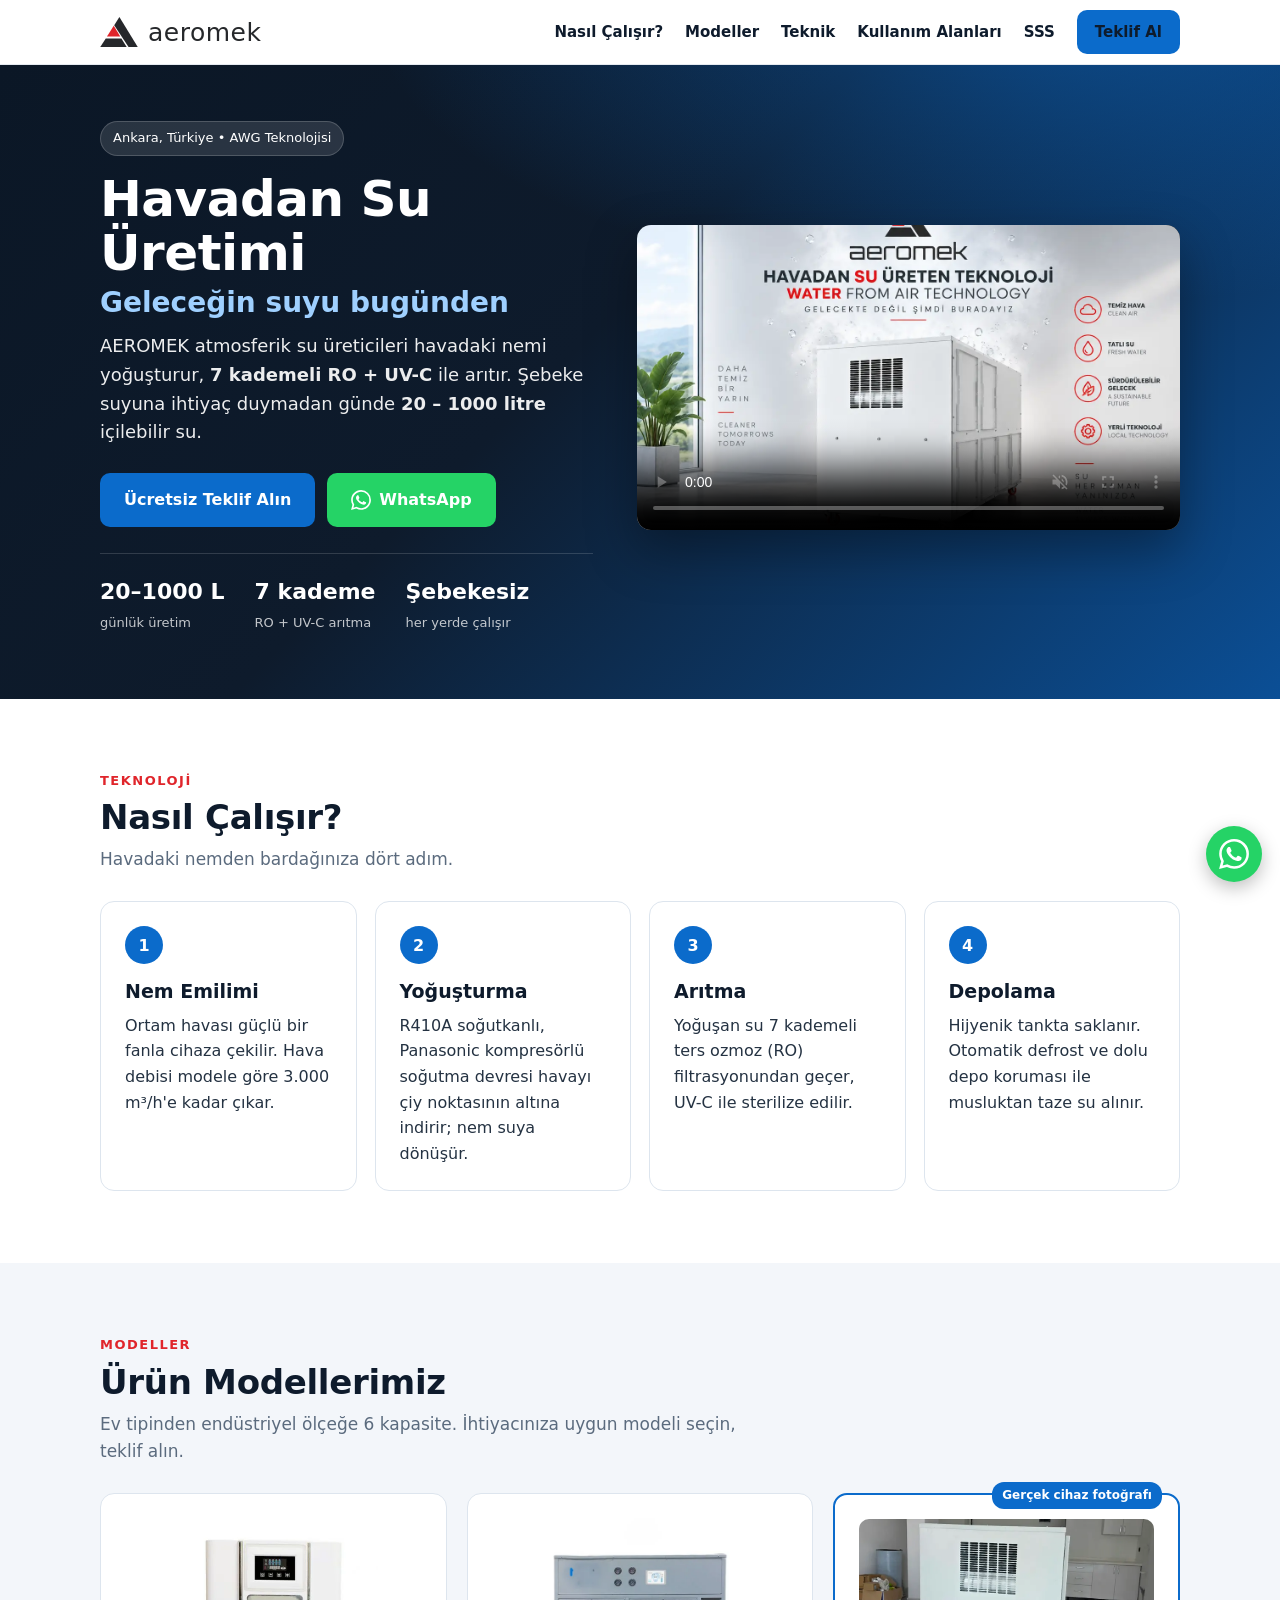
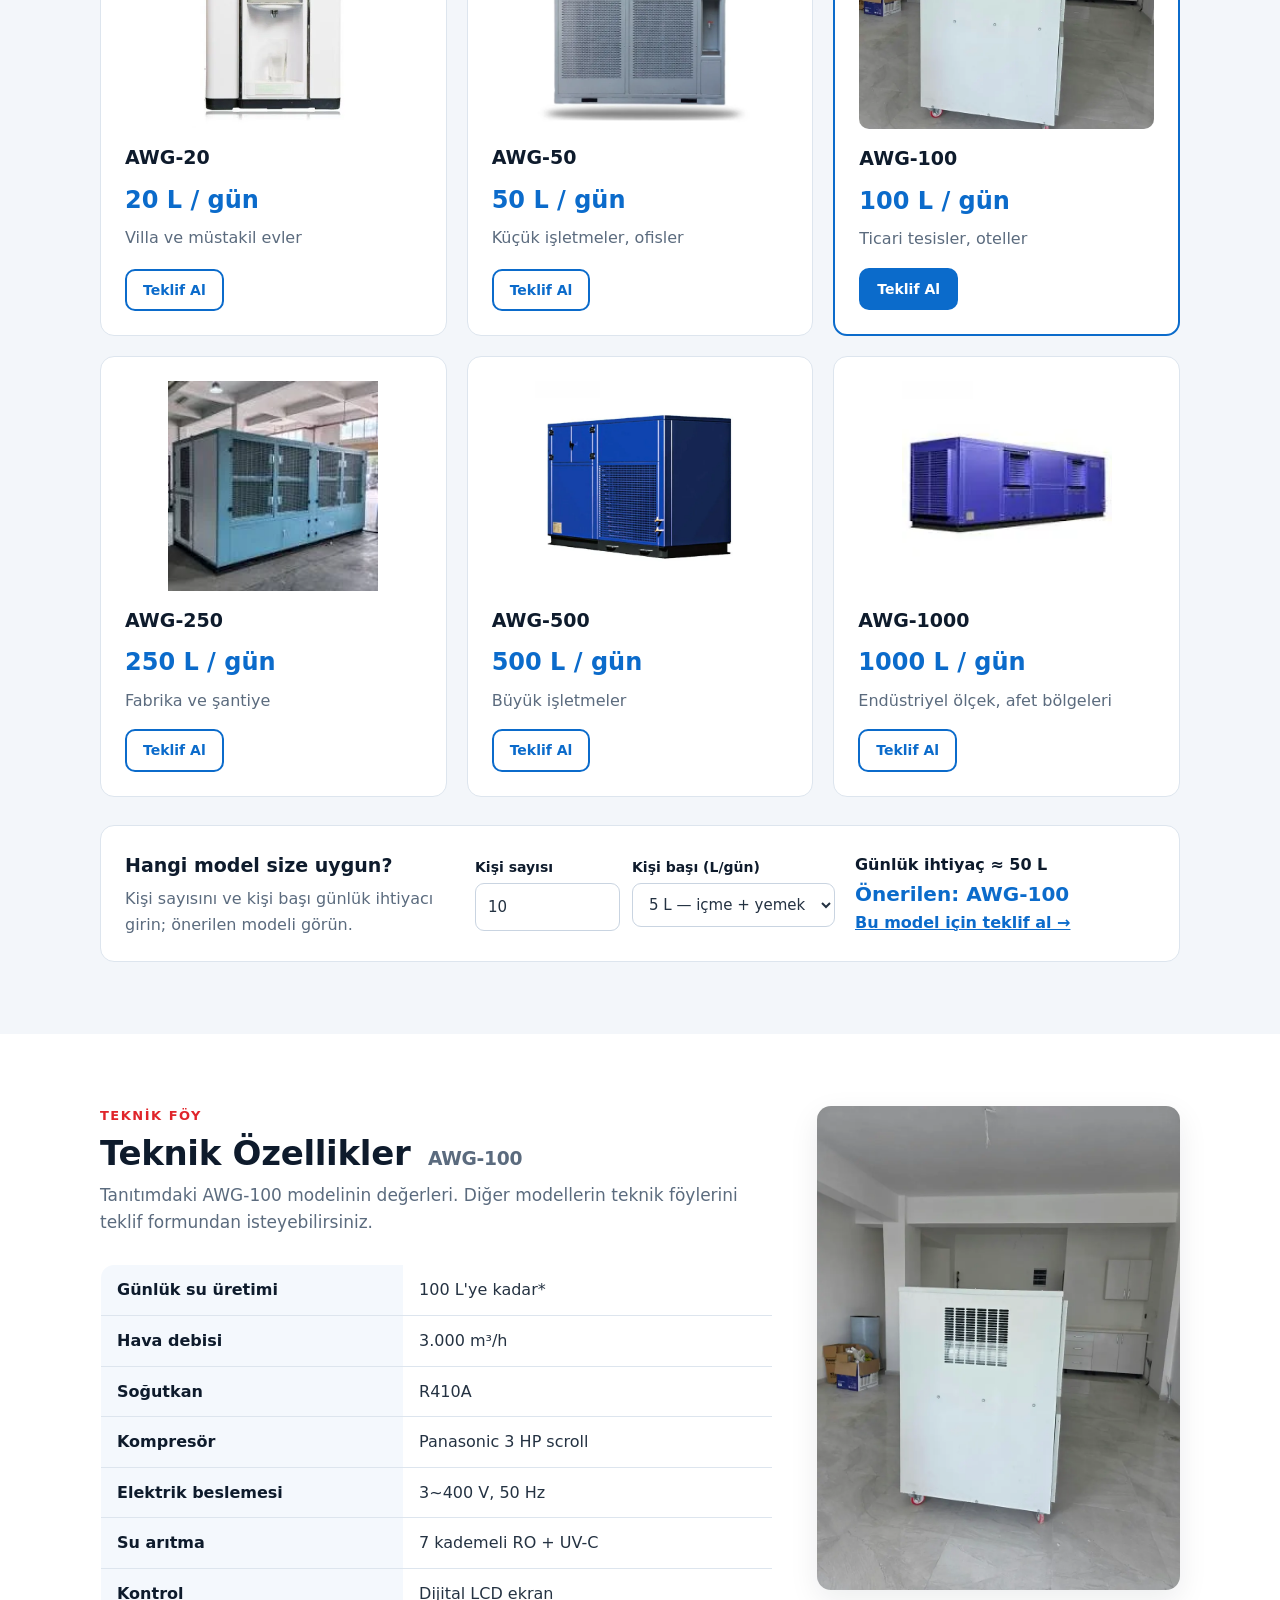
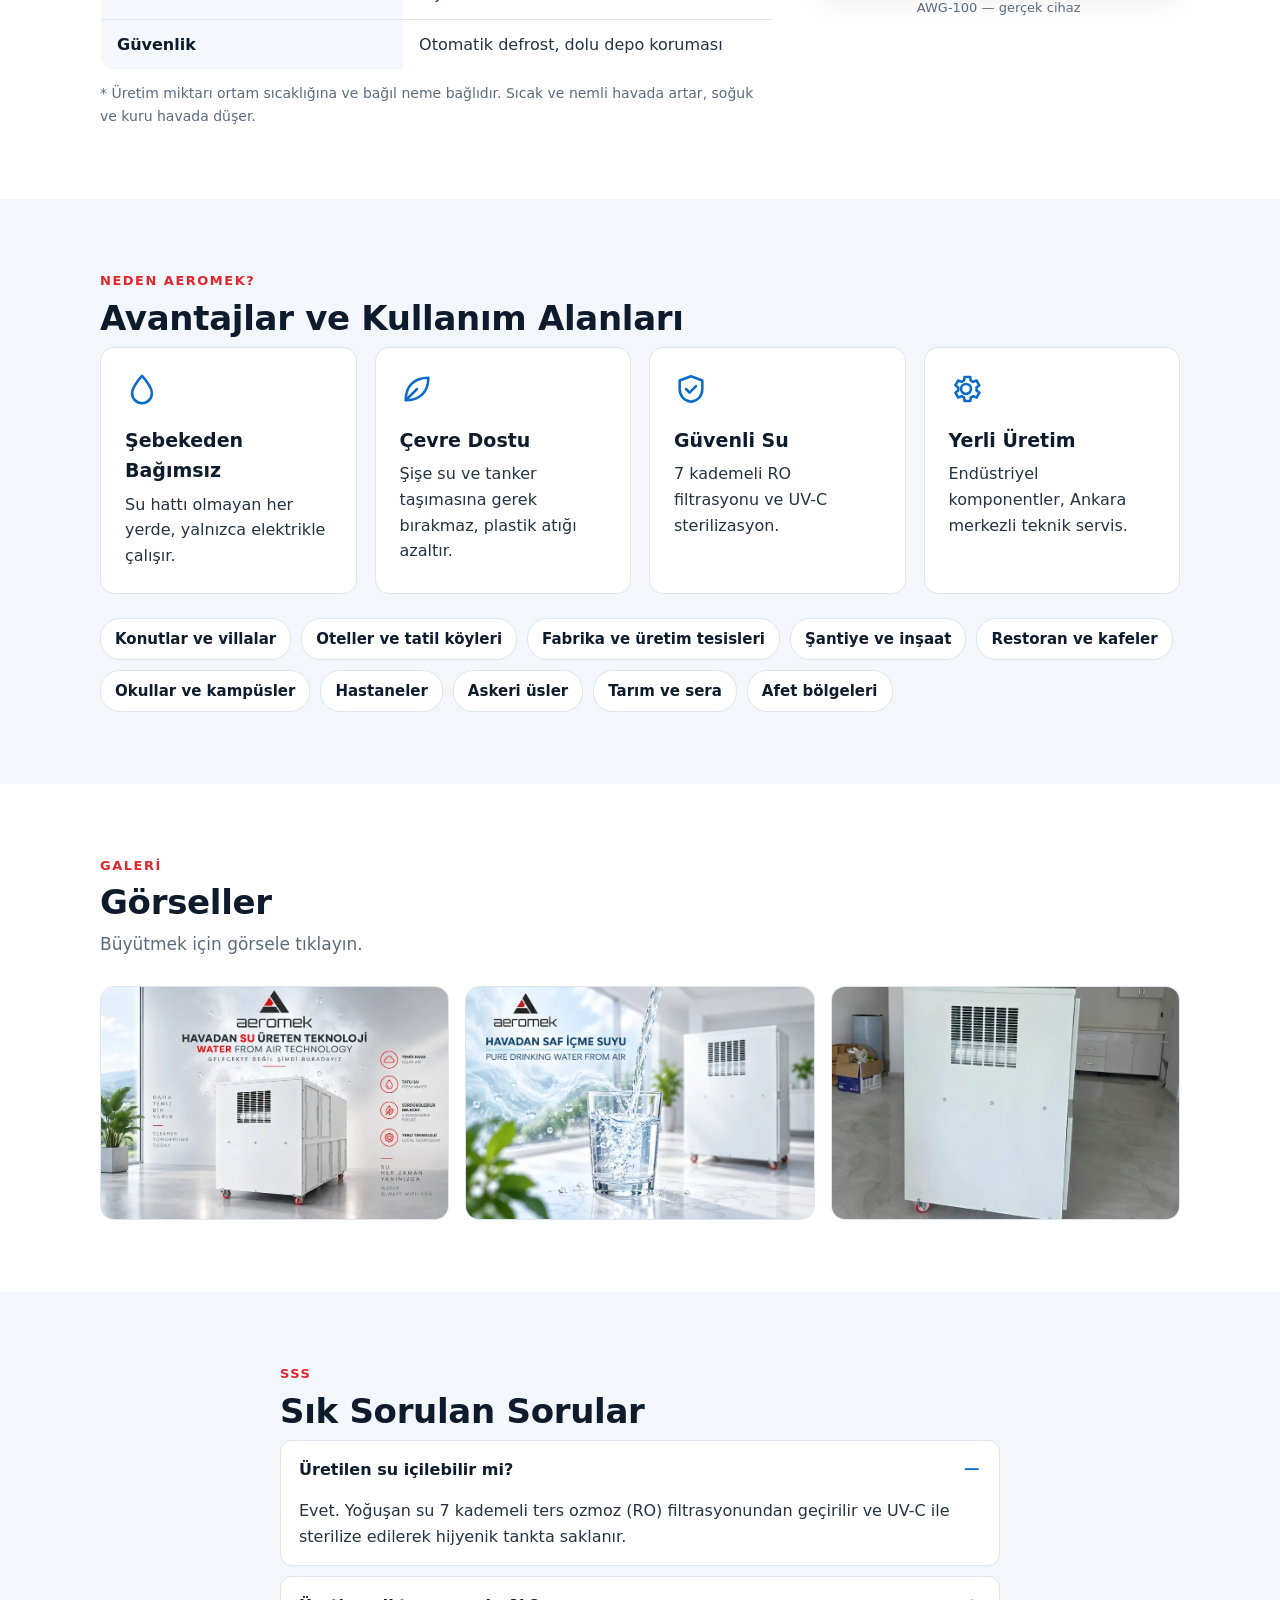
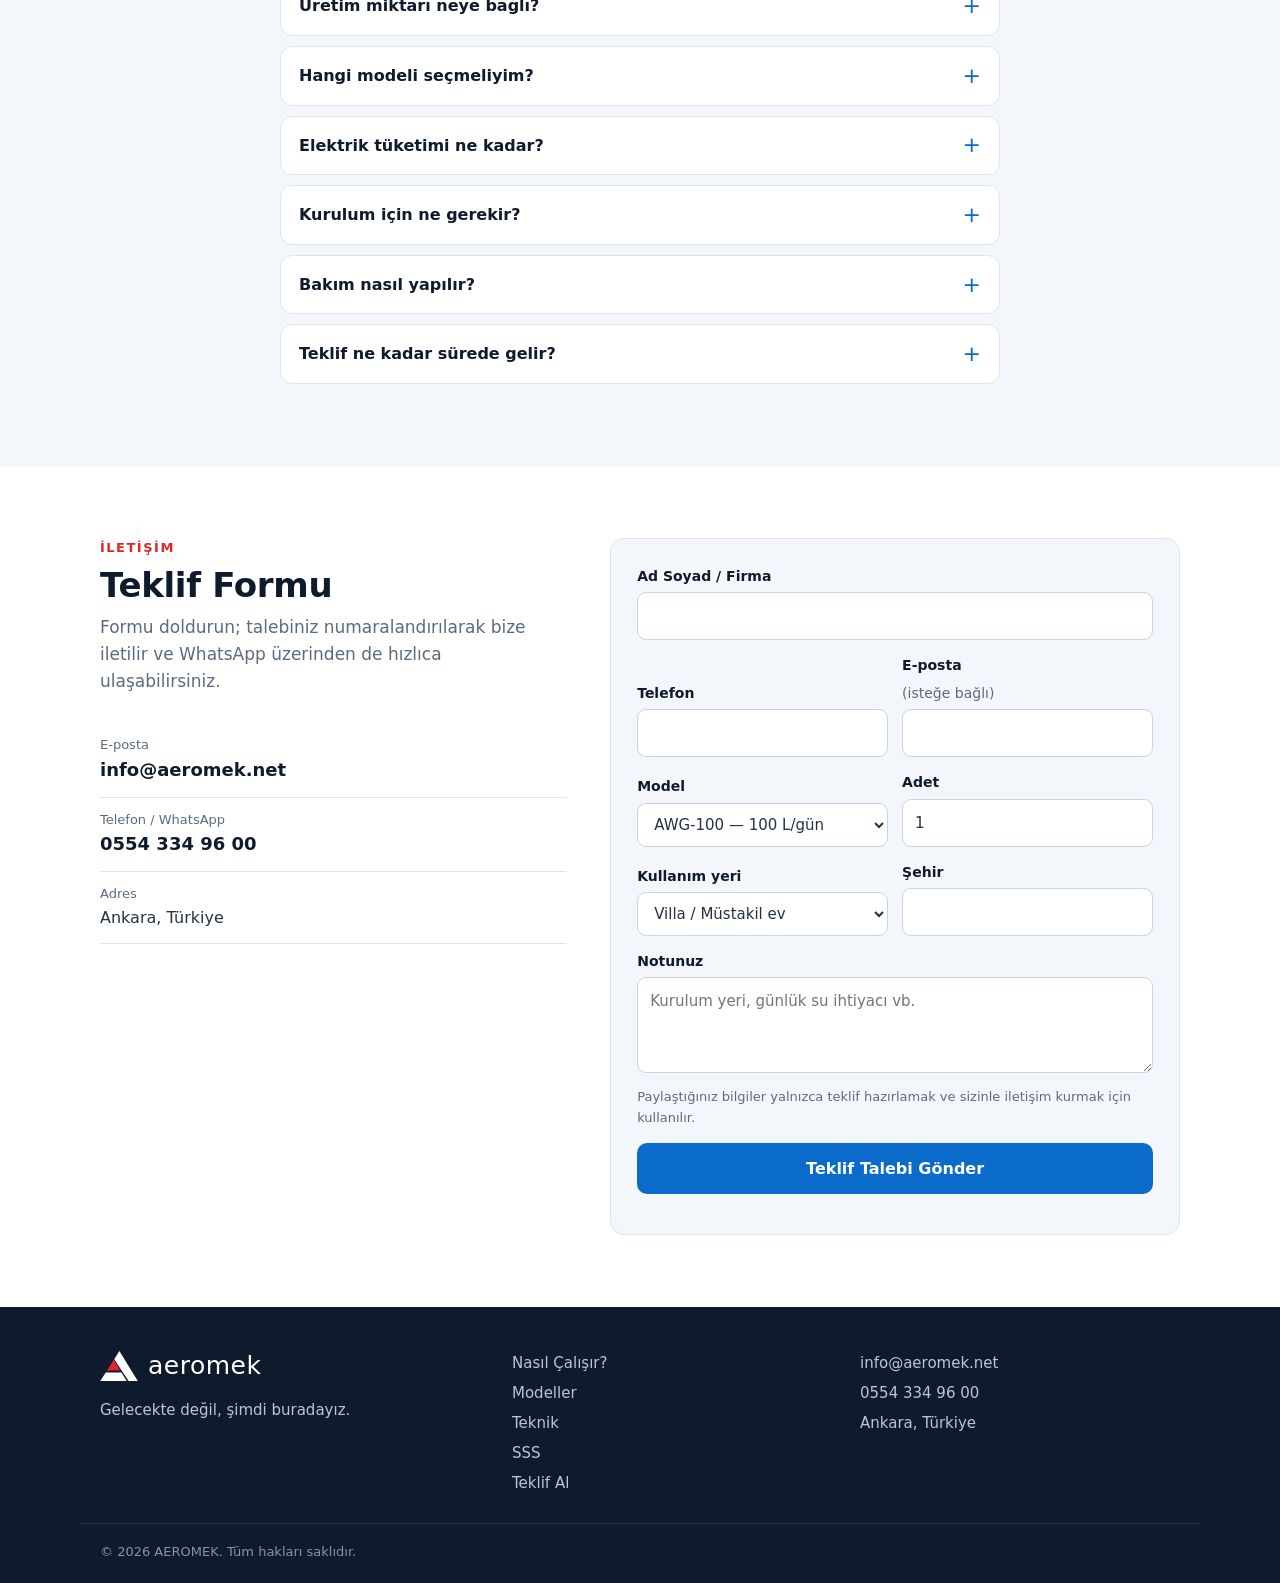
==== commit 1fa4d695: "Görseller ve video assets/ klasörüne taşındı; form GitHub Pages uyumlu Co-Authored-By: Claude Opus 5" ====
--- a/index.html
+++ b/index.html
@@ -5,16 +5,16 @@
 <meta name="viewport" content="width=device-width, initial-scale=1.0" />
 <title>AEROMEK | Havadan Su Üretimi (AWG) — Günde 20–1000 L İçme Suyu</title>
 <meta name="description" content="AEROMEK AWG cihazları havadaki nemden günde 20–1000 litre içme suyu üretir. 7 kademeli RO + UV-C arıtma. Villa, otel, fabrika, şantiye ve afet bölgeleri için. Ankara, Türkiye." />
-<link rel="canonical" href="https://aeromek.net/" />
+<link rel="canonical" href="https://aeromek.com.tr/" />
 <meta name="theme-color" content="#0e1b2c" />
 
 <meta property="og:type" content="website" />
 <meta property="og:locale" content="tr_TR" />
 <meta property="og:site_name" content="AEROMEK" />
-<meta property="og:url" content="https://aeromek.net/" />
+<meta property="og:url" content="https://aeromek.com.tr/" />
 <meta property="og:title" content="AEROMEK | Havadan Su Üretimi — Günde 20–1000 L İçme Suyu" />
 <meta property="og:description" content="Havadaki nemden içilebilir su: 7 kademeli RO + UV-C arıtma, şebeke suyu gerektirmez. Ücretsiz teklif alın." />
-<meta property="og:image" content="https://aeromek.net/assets/og-image.jpg" />
+<meta property="og:image" content="https://aeromek.com.tr/assets/og-image.jpg" />
 <meta property="og:image:width" content="1200" />
 <meta property="og:image:height" content="630" />
 <meta name="twitter:card" content="summary_large_image" />
@@ -30,10 +30,10 @@
   "@graph": [
     {
       "@type": "Organization",
-      "@id": "https://aeromek.net/#org",
+      "@id": "https://aeromek.com.tr/#org",
       "name": "AEROMEK",
-      "url": "https://aeromek.net/",
-      "logo": "https://aeromek.net/favicon.svg",
+      "url": "https://aeromek.com.tr/",
+      "logo": "https://aeromek.com.tr/favicon.svg",
       "slogan": "Gelecekte Değil, Şimdi Buradayız",
       "email": "info@aeromek.net",
       "telephone": "+90 554 334 96 00",
@@ -43,12 +43,12 @@
       "@type": "ItemList",
       "name": "AEROMEK AWG Modelleri",
       "itemListElement": [
-        { "@type": "ListItem", "position": 1, "item": { "@type": "Product", "name": "AEROMEK AWG-20", "description": "Havadan su üretim cihazı, günde 20 litreye kadar.", "brand": { "@id": "https://aeromek.net/#org" }, "image": "https://aeromek.net/assets/awg-20.webp" } },
-        { "@type": "ListItem", "position": 2, "item": { "@type": "Product", "name": "AEROMEK AWG-50", "description": "Havadan su üretim cihazı, günde 50 litreye kadar.", "brand": { "@id": "https://aeromek.net/#org" }, "image": "https://aeromek.net/assets/awg-50.webp" } },
-        { "@type": "ListItem", "position": 3, "item": { "@type": "Product", "name": "AEROMEK AWG-100", "description": "Havadan su üretim cihazı, günde 100 litreye kadar. 3.000 m³/h hava debisi, R410A, Panasonic scroll kompresör, 7 kademeli RO + UV-C.", "brand": { "@id": "https://aeromek.net/#org" }, "image": "https://aeromek.net/assets/awg-100.webp" } },
-        { "@type": "ListItem", "position": 4, "item": { "@type": "Product", "name": "AEROMEK AWG-250", "description": "Havadan su üretim cihazı, günde 250 litreye kadar.", "brand": { "@id": "https://aeromek.net/#org" }, "image": "https://aeromek.net/assets/awg-250.webp" } },
-        { "@type": "ListItem", "position": 5, "item": { "@type": "Product", "name": "AEROMEK AWG-500", "description": "Havadan su üretim cihazı, günde 500 litreye kadar.", "brand": { "@id": "https://aeromek.net/#org" }, "image": "https://aeromek.net/assets/awg-500.webp" } },
-        { "@type": "ListItem", "position": 6, "item": { "@type": "Product", "name": "AEROMEK AWG-1000", "description": "Havadan su üretim cihazı, günde 1000 litreye kadar.", "brand": { "@id": "https://aeromek.net/#org" }, "image": "https://aeromek.net/assets/awg-1000.webp" } }
+        { "@type": "ListItem", "position": 1, "item": { "@type": "Product", "name": "AEROMEK AWG-20", "description": "Havadan su üretim cihazı, günde 20 litreye kadar.", "brand": { "@id": "https://aeromek.com.tr/#org" }, "image": "https://aeromek.com.tr/assets/awg-20.webp" } },
+        { "@type": "ListItem", "position": 2, "item": { "@type": "Product", "name": "AEROMEK AWG-50", "description": "Havadan su üretim cihazı, günde 50 litreye kadar.", "brand": { "@id": "https://aeromek.com.tr/#org" }, "image": "https://aeromek.com.tr/assets/awg-50.webp" } },
+        { "@type": "ListItem", "position": 3, "item": { "@type": "Product", "name": "AEROMEK AWG-100", "description": "Havadan su üretim cihazı, günde 100 litreye kadar. 3.000 m³/h hava debisi, R410A, Panasonic scroll kompresör, 7 kademeli RO + UV-C.", "brand": { "@id": "https://aeromek.com.tr/#org" }, "image": "https://aeromek.com.tr/assets/awg-100.webp" } },
+        { "@type": "ListItem", "position": 4, "item": { "@type": "Product", "name": "AEROMEK AWG-250", "description": "Havadan su üretim cihazı, günde 250 litreye kadar.", "brand": { "@id": "https://aeromek.com.tr/#org" }, "image": "https://aeromek.com.tr/assets/awg-250.webp" } },
+        { "@type": "ListItem", "position": 5, "item": { "@type": "Product", "name": "AEROMEK AWG-500", "description": "Havadan su üretim cihazı, günde 500 litreye kadar.", "brand": { "@id": "https://aeromek.com.tr/#org" }, "image": "https://aeromek.com.tr/assets/awg-500.webp" } },
+        { "@type": "ListItem", "position": 6, "item": { "@type": "Product", "name": "AEROMEK AWG-1000", "description": "Havadan su üretim cihazı, günde 1000 litreye kadar.", "brand": { "@id": "https://aeromek.com.tr/#org" }, "image": "https://aeromek.com.tr/assets/awg-1000.webp" } }
       ]
     }
   ]
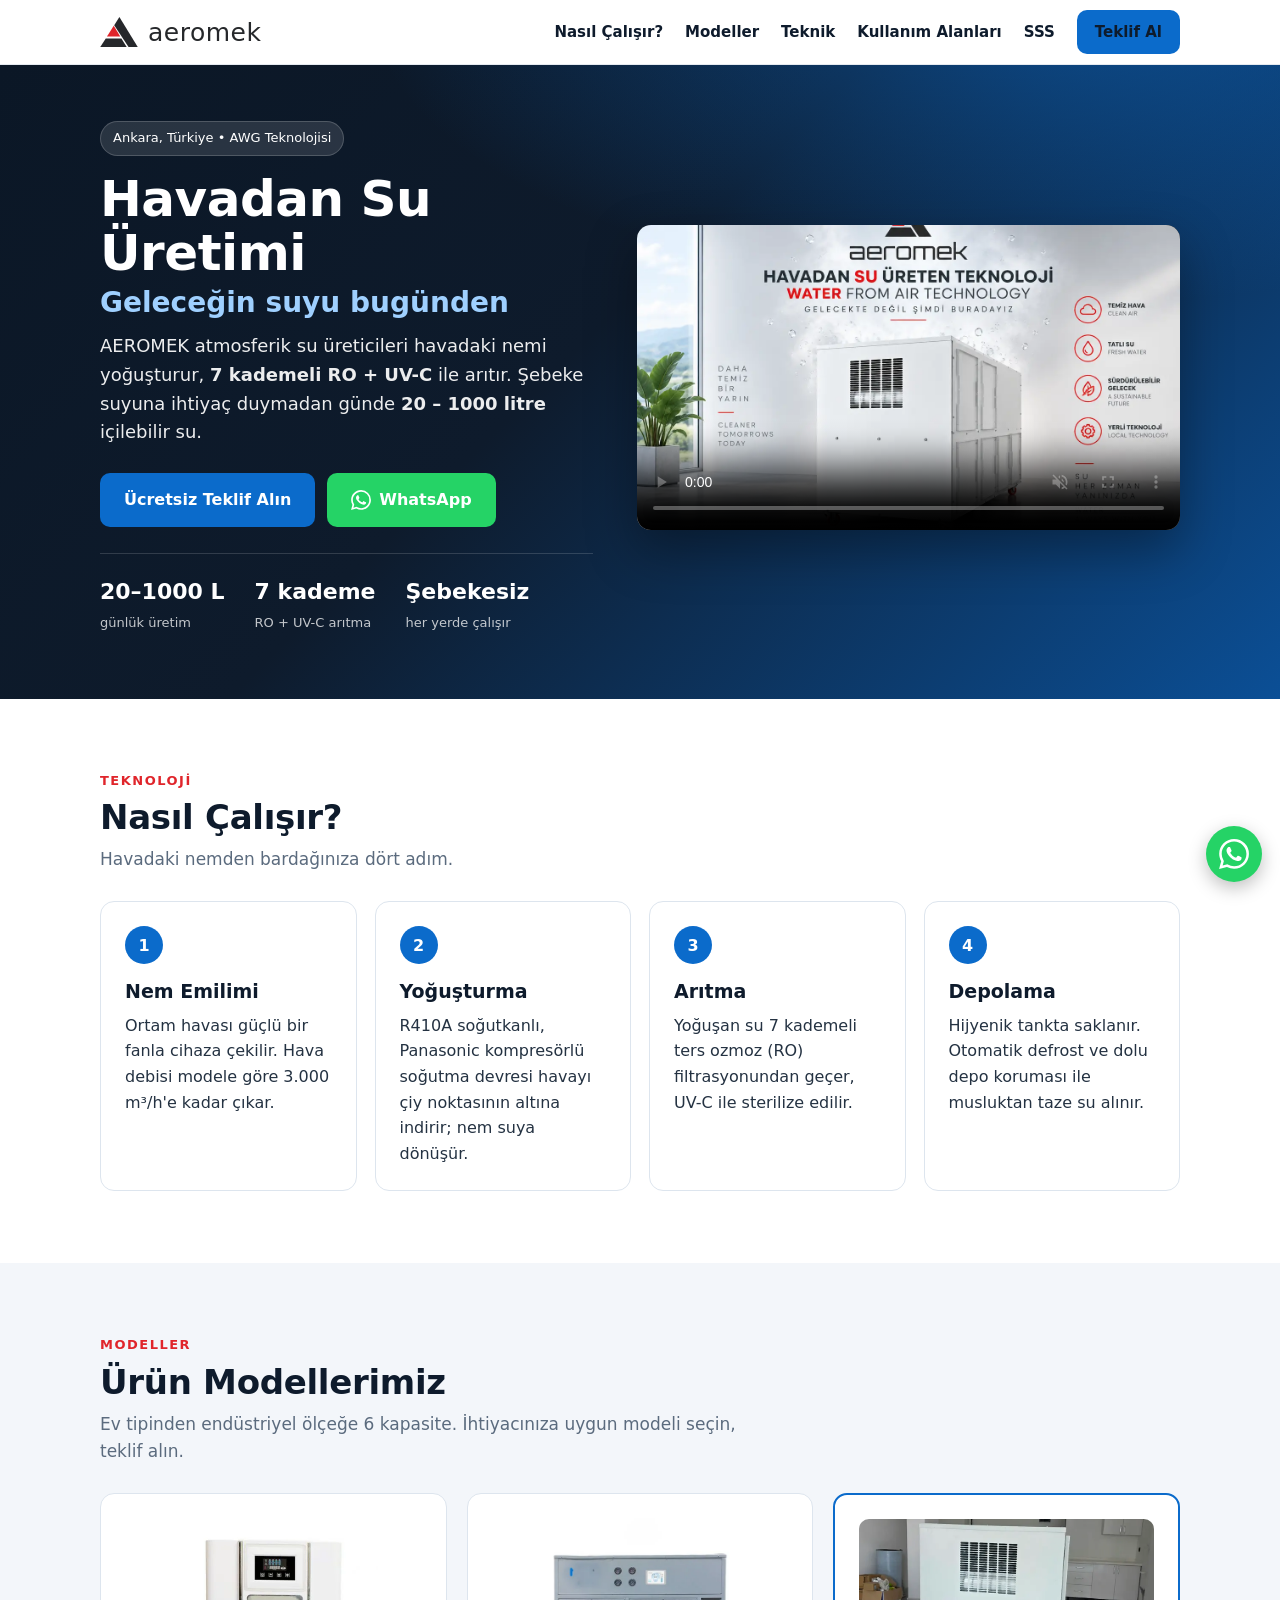
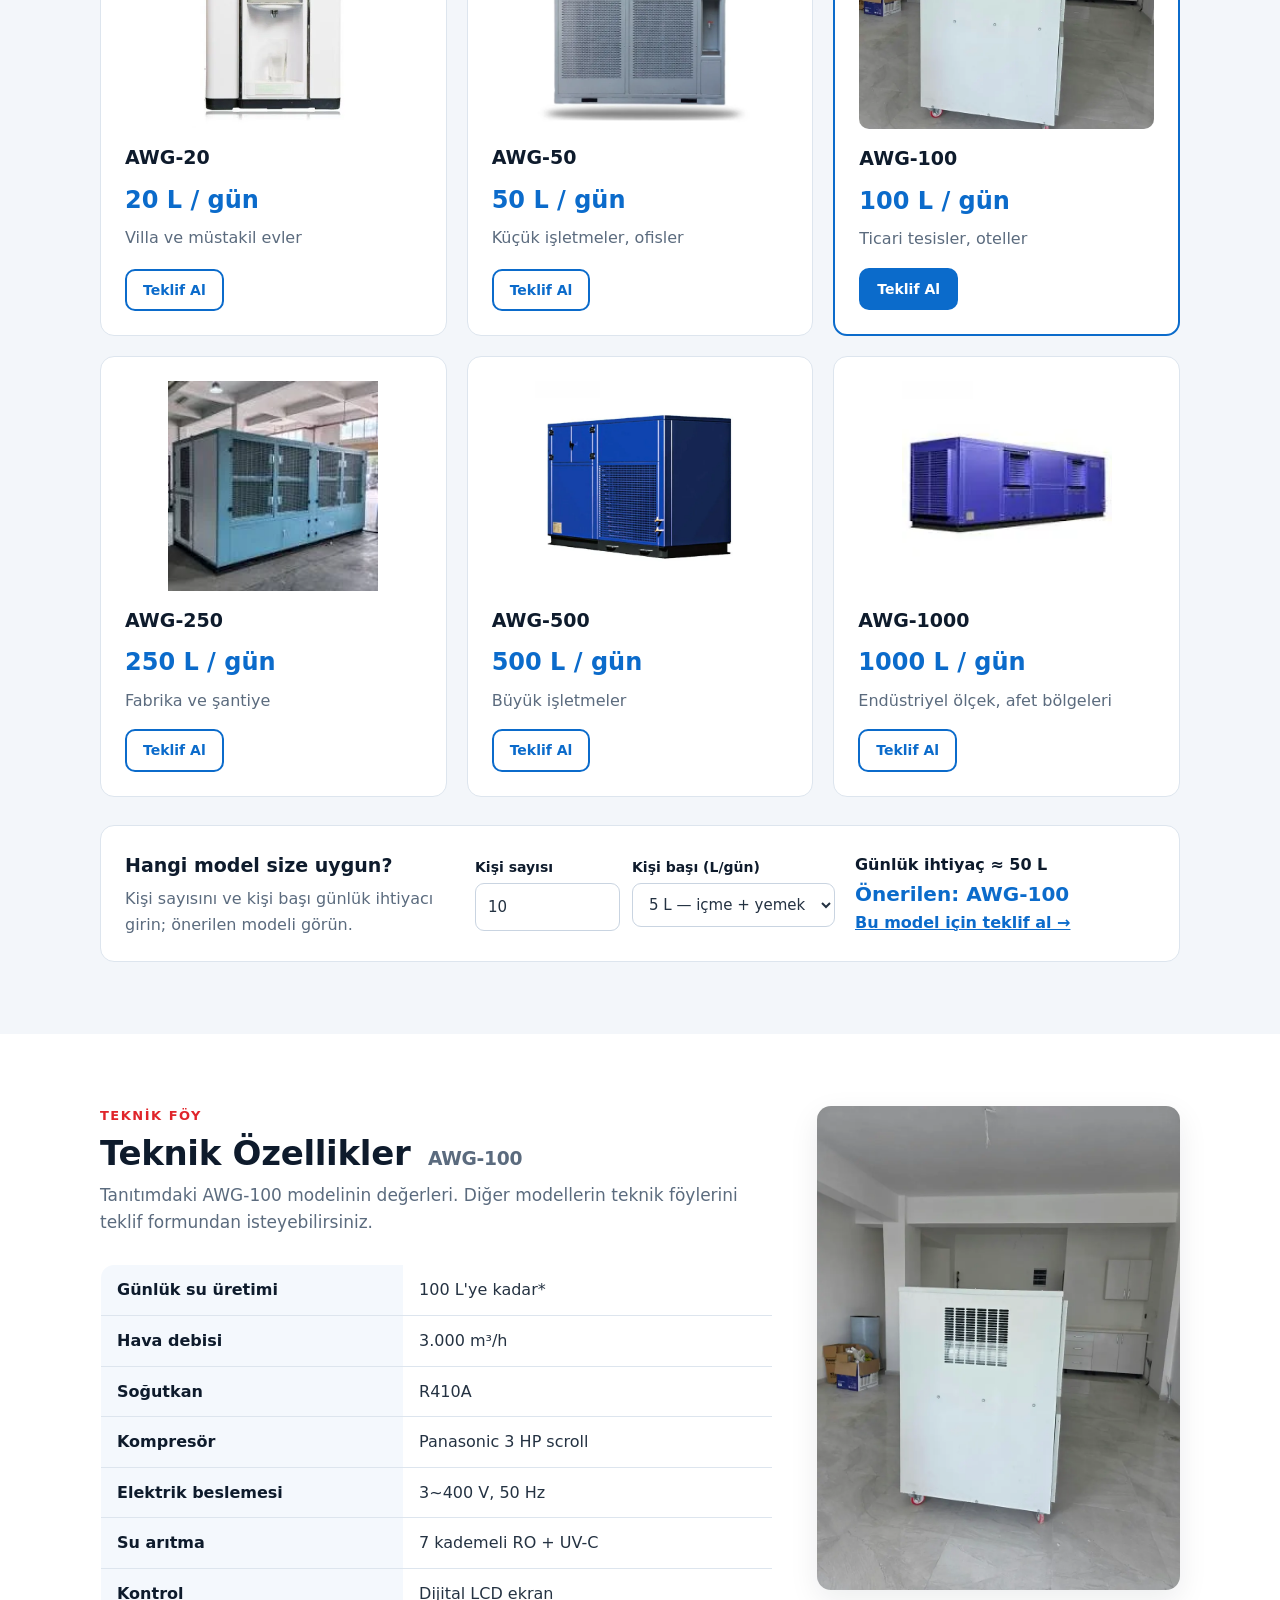
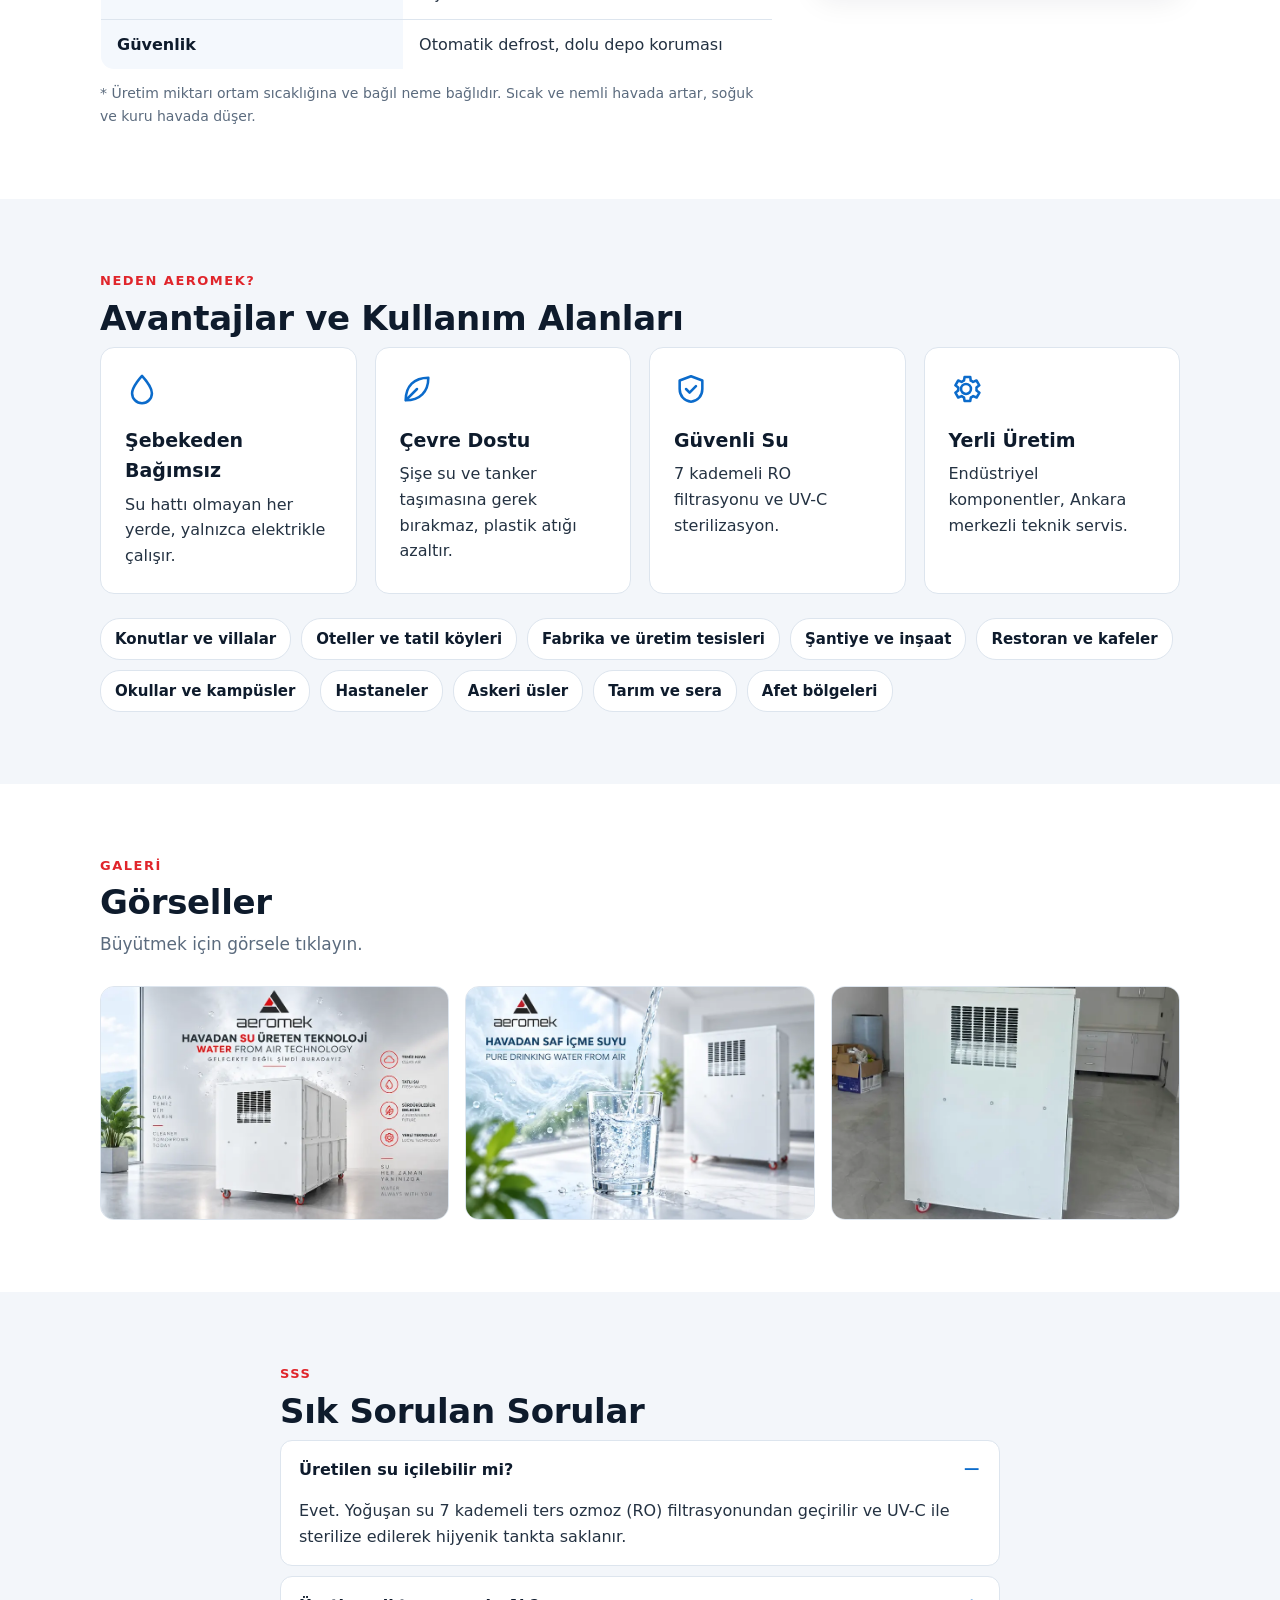
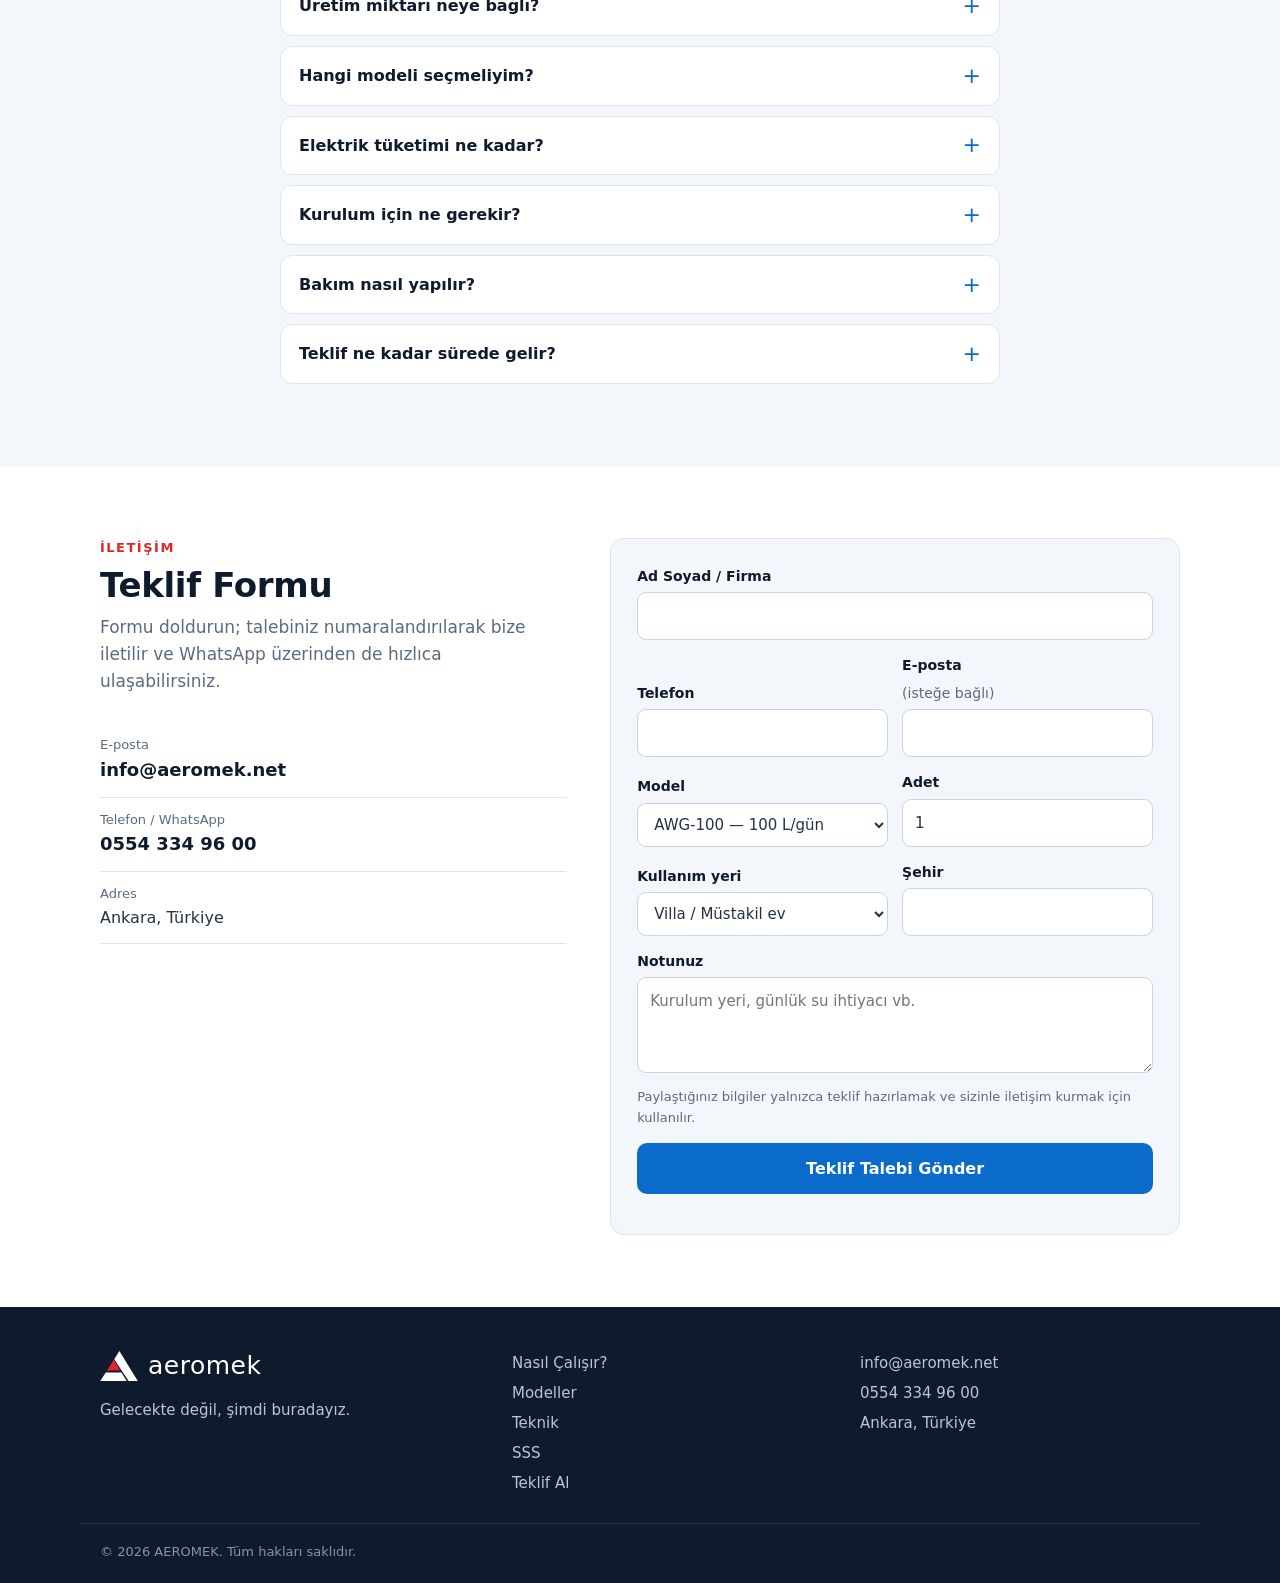
==== commit 0503fe16: ""Gerçek cihaz" ifadeleri kaldırıldı Co-Authored-By: Claude Opus 5.5 <noreply@anthropic.com>" ====
--- a/index.html
+++ b/index.html
@@ -147,8 +147,7 @@
         <a href="#iletisim" class="btn btn-small btn-outline" data-model="AWG-50">Teklif Al</a>
       </article>
       <article class="card product featured">
-        <p class="popular">Gerçek cihaz fotoğrafı</p>
-        <img src="assets/awg-100.webp" alt="AEROMEK AWG-100 — gerçek cihaz" width="800" height="600" loading="lazy" decoding="async" />
+        <img src="assets/awg-100.webp" alt="AEROMEK AWG-100 havadan su üretim cihazı" width="800" height="600" loading="lazy" decoding="async" />
         <h3>AWG-100</h3><p class="capacity">100 L / gün</p>
         <p>Ticari tesisler, oteller</p>
         <a href="#iletisim" class="btn btn-small" data-model="AWG-100">Teklif Al</a>
@@ -214,8 +213,7 @@
       <p class="footnote">* Üretim miktarı ortam sıcaklığına ve bağıl neme bağlıdır. Sıcak ve nemli havada artar, soğuk ve kuru havada düşer.</p>
     </div>
     <figure class="tech-photo">
-      <img src="assets/awg-100-foto.webp" alt="AEROMEK AWG-100 cihazının gerçek fotoğrafı" width="900" height="1200" loading="lazy" decoding="async" />
-      <figcaption>AWG-100 — gerçek cihaz</figcaption>
+      <img src="assets/awg-100-foto.webp" alt="AEROMEK AWG-100 havadan su üretim cihazı" width="900" height="1200" loading="lazy" decoding="async" />
     </figure>
   </div>
 </section>
@@ -246,7 +244,7 @@
     <div class="gallery">
       <a href="assets/galeri-1.webp" class="g-item"><img src="assets/galeri-1-800.webp" alt="AEROMEK — Havadan su üreten teknoloji tanıtım görseli" width="800" height="533" loading="lazy" decoding="async" /></a>
       <a href="assets/galeri-2.webp" class="g-item"><img src="assets/galeri-2-800.webp" alt="AEROMEK — Havadan saf içme suyu tanıtım görseli" width="800" height="533" loading="lazy" decoding="async" /></a>
-      <a href="assets/awg-100-foto.webp" class="g-item g-tall"><img src="assets/awg-100.webp" alt="AEROMEK AWG-100 gerçek cihaz fotoğrafı" width="800" height="600" loading="lazy" decoding="async" /></a>
+      <a href="assets/awg-100-foto.webp" class="g-item g-tall"><img src="assets/awg-100.webp" alt="AEROMEK AWG-100 havadan su üretim cihazı" width="800" height="600" loading="lazy" decoding="async" /></a>
     </div>
   </div>
   <dialog id="lightbox" class="lightbox" aria-label="Büyük görsel">
